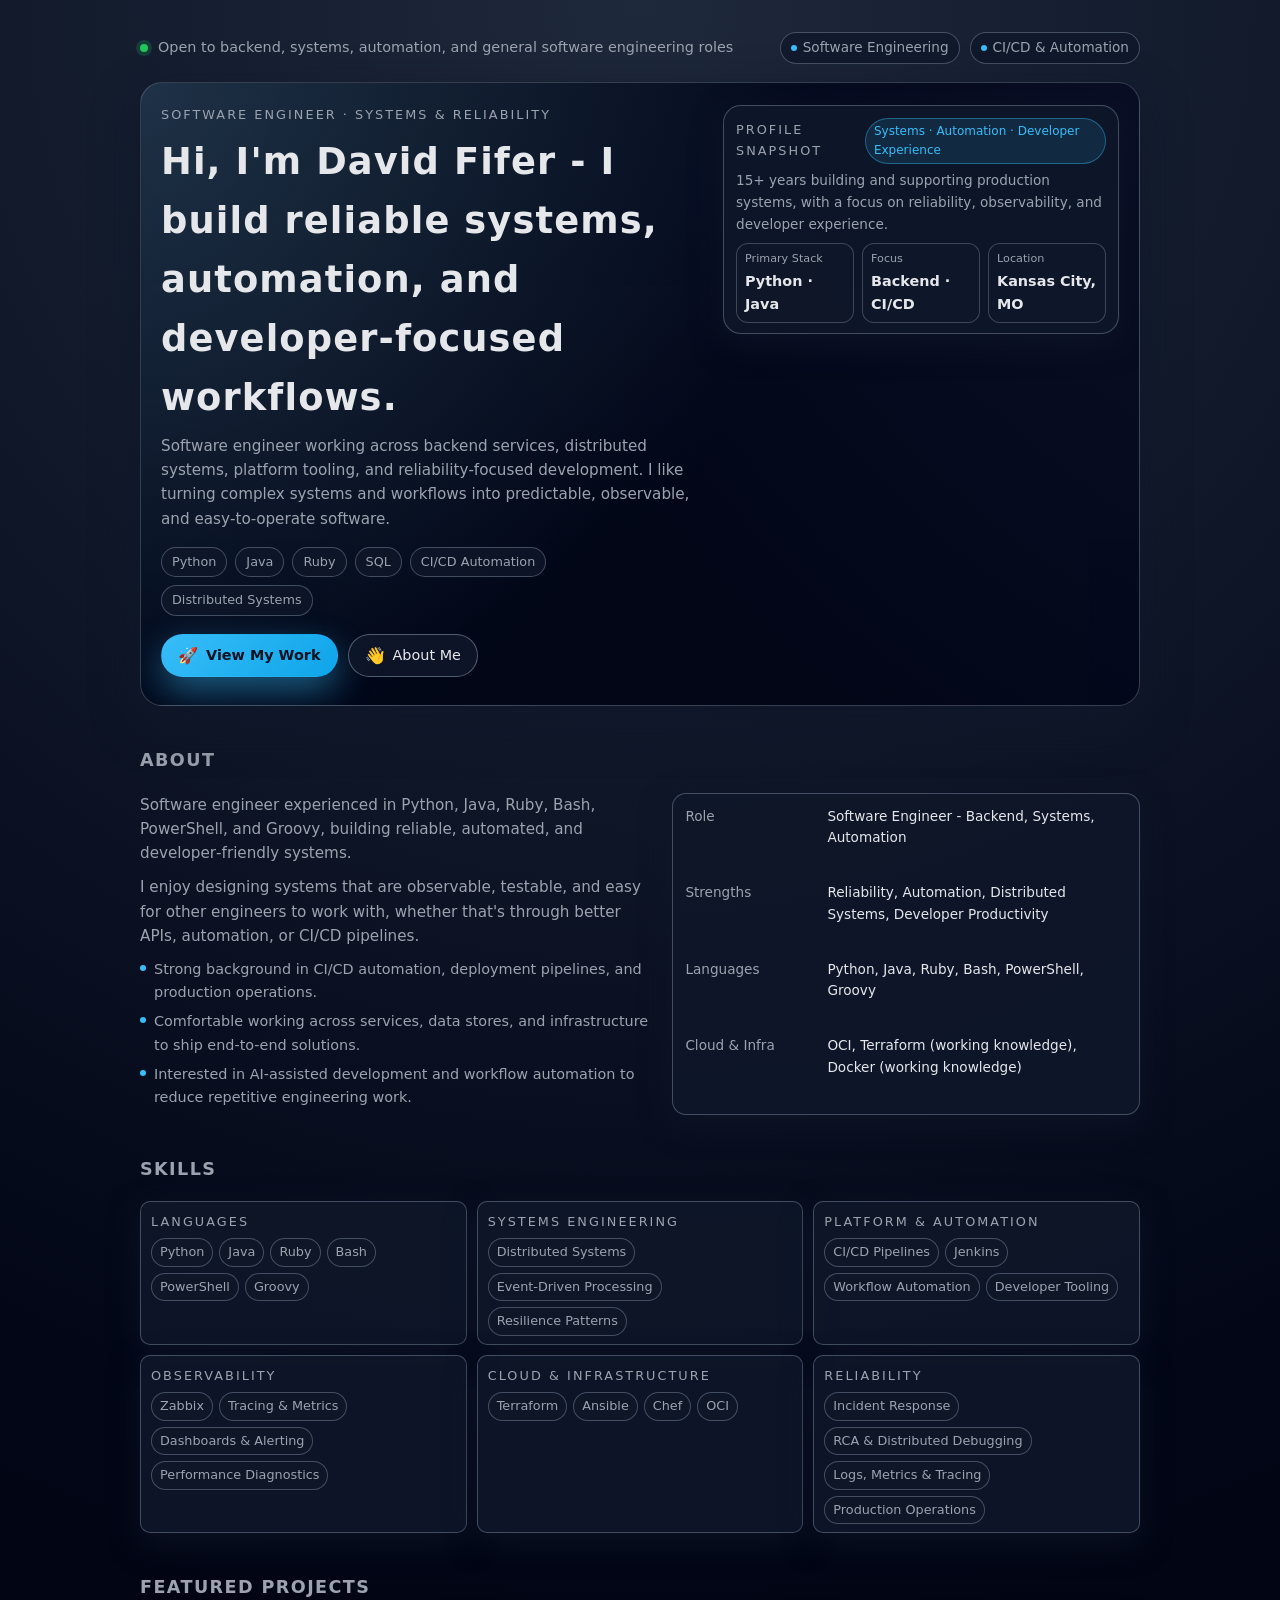
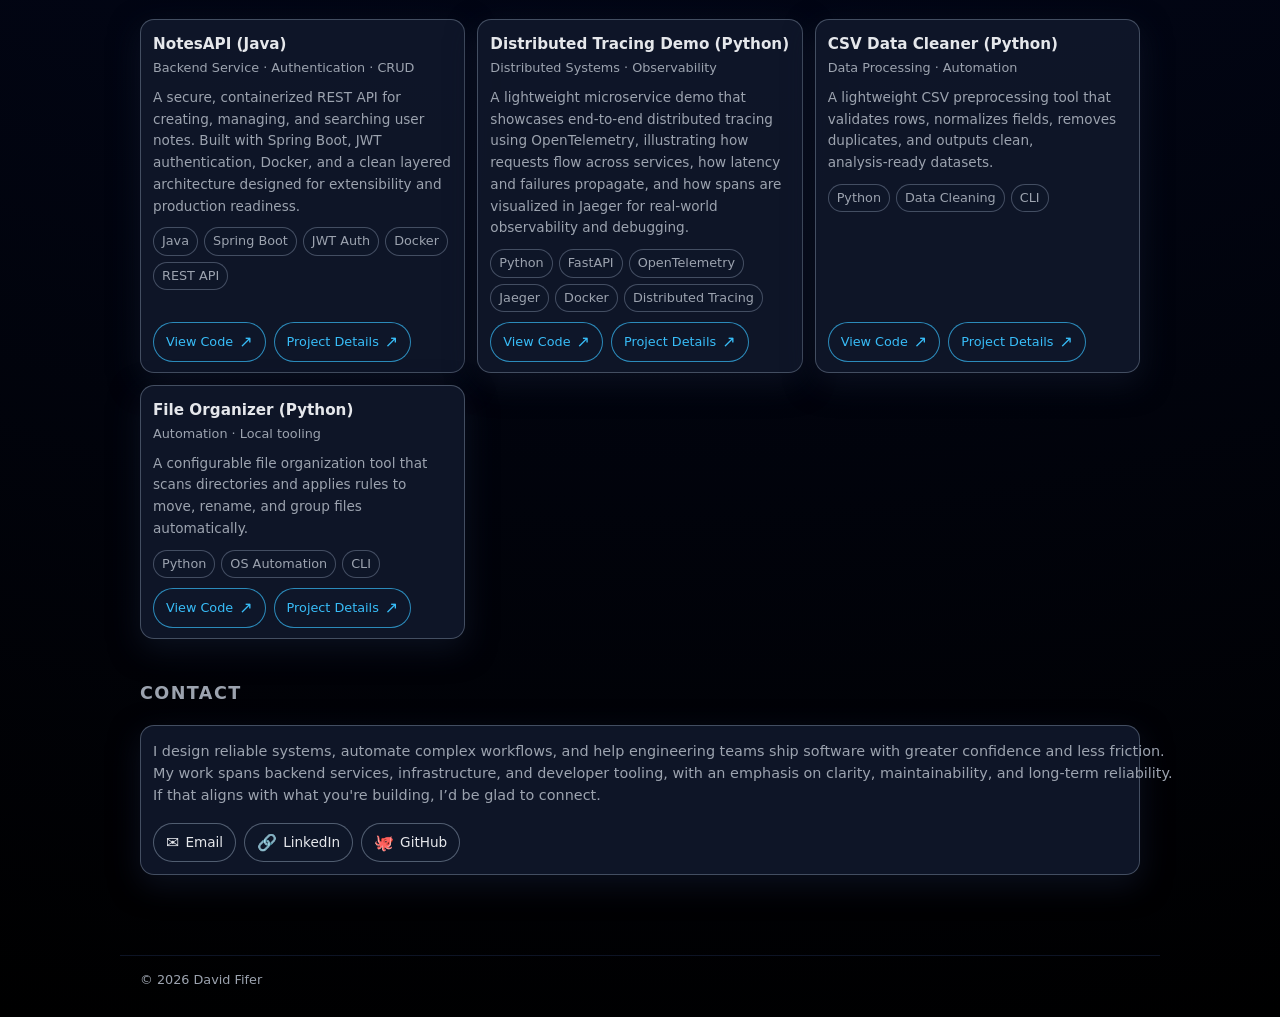
==== index.html @ f5142cc3 "Revise hero section text in index.html Updated personal introduction and professional focus in the h" ====
<!DOCTYPE html>
<html lang="en">
<head>
  <meta charset="UTF-8" />
  <title>David Fifer | Software Engineer</title>
  <meta name="viewport" content="width=device-width, initial-scale=1" />
  <meta name="description" content="Software engineer portfolio focusing on automation, distributed systems, and developer tooling." />

  <!-- Open Graph metadata for LinkedIn, Slack, Discord, iMessage, etc -->
  <meta property="og:title" content="Software Engineer - Systems, Reliability, Automation" />
  <meta property="og:description" content="Engineering projects across backend systems, distributed workflows, automation, and developer tooling." />
  <meta property="og:image" content="https://davidfifer.github.io/assets/thumbnail.png" />
  <meta property="og:url" content="https://davidfifer.github.io/" />
  <meta property="og:type" content="website" />
  
  <style>
    :root {
      --bg: #0f172a;
      --bg-alt: #020617;
      --card-bg: #020617;
      --accent: #38bdf8;
      --accent-soft: rgba(56, 189, 248, 0.12);
      --text: #e5e7eb;
      --muted: #9ca3af;
      --border: #1f2937;
      --danger: #f97373;
      --radius-lg: 14px;
      --radius-md: 10px;
      --shadow-soft: 0 18px 45px rgba(15, 23, 42, 0.9);
      --shadow-subtle: 0 10px 30px rgba(15, 23, 42, 0.7);
      --transition-fast: 0.18s ease-out;
      --max-width: 1040px;
    }

    * {
      box-sizing: border-box;
      margin: 0;
      padding: 0;
    }

    body {
      font-family: system-ui, -apple-system, BlinkMacSystemFont, "SF Pro Text",
        "Segoe UI", sans-serif;
      background: radial-gradient(circle at top, #1e293b 0, #020617 55%, #000 100%);
      color: var(--text);
      line-height: 1.6;
      -webkit-font-smoothing: antialiased;
    }

    a {
      color: inherit;
      text-decoration: none;
    }

    img {
      max-width: 100%;
      display: block;
    }

    main {
      max-width: var(--max-width);
      margin: 0 auto;
      padding: 32px 20px 40px;
    }

    /* Layout helpers */
    .page-section {
      margin-bottom: 40px;
    }

    .section-header {
      display: flex;
      align-items: baseline;
      justify-content: space-between;
      margin-bottom: 18px;
      gap: 12px;
    }

    .section-title {
      font-size: 1.1rem;
      letter-spacing: 0.08em;
      text-transform: uppercase;
      color: var(--muted);
    }

    .section-subtitle {
      font-size: 0.9rem;
      color: var(--muted);
    }

    /* Top bar */
    .top-bar {
      display: flex;
      justify-content: space-between;
      align-items: center;
      margin-bottom: 18px;
      gap: 12px;
    }

    .top-bar-left {
      display: flex;
      align-items: center;
      gap: 10px;
      font-size: 0.9rem;
      color: var(--muted);
    }

    .status-dot {
      width: 8px;
      height: 8px;
      border-radius: 999px;
      background: #22c55e;
      box-shadow: 0 0 0 4px rgba(34, 197, 94, 0.18);
    }

    .top-bar-right {
      display: flex;
      gap: 10px;
      font-size: 0.85rem;
    }

    .pill {
      border-radius: 999px;
      border: 1px solid rgba(148, 163, 184, 0.4);
      padding: 4px 10px;
      color: var(--muted);
      display: inline-flex;
      align-items: center;
      gap: 6px;
      background: rgba(15, 23, 42, 0.7);
      backdrop-filter: blur(10px);
    }

    .pill-dot {
      width: 6px;
      height: 6px;
      border-radius: 999px;
      background: var(--accent);
    }

    /* Hero */
    .hero {
      background: radial-gradient(circle at top left, #1e293b 0, #020617 55%);
      border-radius: 22px;
      padding: 22px 20px 22px;
      border: 1px solid rgba(148, 163, 184, 0.35);
      box-shadow: var(--shadow-soft);
      display: grid;
      grid-template-columns: minmax(0, 3fr) minmax(0, 2.2fr);
      gap: 22px;
      position: relative;
      overflow: hidden;
    }

    .hero::before {
      content: "";
      position: absolute;
      inset: -40%;
      background:
        radial-gradient(circle at 0 0, rgba(56, 189, 248, 0.12), transparent 55%),
        radial-gradient(circle at 100% 0, rgba(129, 140, 248, 0.12), transparent 55%);
      opacity: 0.9;
      pointer-events: none;
    }

    .hero-inner {
      position: relative;
      z-index: 1;
    }

    .hero-kicker {
      font-size: 0.8rem;
      letter-spacing: 0.16em;
      text-transform: uppercase;
      color: var(--muted);
      margin-bottom: 8px;
    }

    .hero-title {
      font-size: clamp(1.9rem, 3vw, 2.3rem);
      font-weight: 650;
      letter-spacing: 0.03em;
      margin-bottom: 6px;
    }

    .hero-title span {
      color: var(--accent);
    }

    .hero-subtitle {
      font-size: 0.95rem;
      color: var(--muted);
      max-width: 34rem;
      margin-bottom: 16px;
    }

    .hero-tags {
      display: flex;
      flex-wrap: wrap;
      gap: 8px;
      margin-bottom: 18px;
    }

    .hero-tag {
      border-radius: 999px;
      border: 1px solid rgba(148, 163, 184, 0.4);
      padding: 4px 10px;
      font-size: 0.8rem;
      color: var(--muted);
      background: rgba(15, 23, 42, 0.8);
    }

    .hero-actions {
      display: flex;
      flex-wrap: wrap;
      gap: 10px;
      margin-bottom: 6px;
    }

    .btn {
      border-radius: 999px;
      padding: 8px 16px;
      font-size: 0.9rem;
      border: 1px solid transparent;
      cursor: pointer;
      display: inline-flex;
      align-items: center;
      gap: 8px;
      transition: transform var(--transition-fast), box-shadow var(--transition-fast),
        background var(--transition-fast), border-color var(--transition-fast),
        color var(--transition-fast);
      text-decoration: none;
      white-space: nowrap;
    }

    .btn-primary {
      background: linear-gradient(135deg, #38bdf8, #0ea5e9);
      color: #0b1120;
      box-shadow: 0 14px 35px rgba(56, 189, 248, 0.45);
      font-weight: 550;
    }

    .btn-primary:hover {
      transform: translateY(-1px);
      box-shadow: 0 18px 40px rgba(56, 189, 248, 0.6);
    }

    .btn-secondary {
      background: rgba(15, 23, 42, 0.9);
      color: var(--text);
      border-color: rgba(148, 163, 184, 0.5);
    }

    .btn-secondary:hover {
      background: rgba(15, 23, 42, 1);
      transform: translateY(-1px);
      box-shadow: var(--shadow-subtle);
    }

    .btn-icon {
      font-size: 1rem;
    }

    .hero-note {
      font-size: 0.8rem;
      color: var(--muted);
    }

    .hero-right {
      position: relative;
      z-index: 1;
      display: flex;
      flex-direction: column;
      gap: 10px;
      align-items: stretch;
      justify-content: space-between;
    }

    .hero-card {
      border-radius: 18px;
      border: 1px solid rgba(148, 163, 184, 0.4);
      background: rgba(15, 23, 42, 0.9);
      padding: 12px 12px 10px;
      box-shadow: var(--shadow-subtle);
    }

    .hero-card-header {
      display: flex;
      justify-content: space-between;
      align-items: center;
      margin-bottom: 6px;
    }

    .hero-card-title {
      font-size: 0.8rem;
      text-transform: uppercase;
      letter-spacing: 0.16em;
      color: var(--muted);
    }

    .hero-card-badge {
      font-size: 0.75rem;
      padding: 3px 8px;
      border-radius: 999px;
      background: rgba(56, 189, 248, 0.12);
      color: var(--accent);
      border: 1px solid rgba(56, 189, 248, 0.4);
    }

    .hero-card-body {
      font-size: 0.85rem;
      color: var(--muted);
    }

    .hero-metrics {
      display: grid;
      grid-template-columns: repeat(3, minmax(0, 1fr));
      gap: 8px;
      margin-top: 8px;
    }

    .metric {
      border-radius: 12px;
      border: 1px solid rgba(148, 163, 184, 0.35);
      padding: 6px 8px;
      background: rgba(15, 23, 42, 0.9);
    }

    .metric-label {
      font-size: 0.7rem;
      color: var(--muted);
      margin-bottom: 2px;
    }

    .metric-value {
      font-size: 0.9rem;
      font-weight: 550;
    }

    /* About */
    .about {
      display: grid;
      grid-template-columns: minmax(0, 2.2fr) minmax(0, 2fr);
      gap: 18px;
    }

    .about-text {
      font-size: 0.95rem;
      color: var(--muted);
    }

    .about-text p + p {
      margin-top: 10px;
    }

    .about-list {
      margin-top: 10px;
      list-style: none;
      padding-left: 0;
    }

    .about-list li {
      font-size: 0.9rem;
      color: var(--muted);
      margin-bottom: 6px;
      display: flex;
      gap: 8px;
    }

    .about-bullet {
      width: 6px;
      height: 6px;
      border-radius: 999px;
      background: var(--accent);
      margin-top: 7px;
      flex-shrink: 0;
    }

    .about-meta {
      border-radius: var(--radius-lg);
      border: 1px solid rgba(148, 163, 184, 0.4);
      background: rgba(15, 23, 42, 0.9);
      padding: 12px 12px 10px;
      font-size: 0.85rem;
      color: var(--muted);
      box-shadow: var(--shadow-subtle);
    
      display: grid;
      grid-template-columns: 130px 1fr;
      row-gap: 8px;
      column-gap: 12px;
    }
    
    .about-meta-label {
      color: var(--muted);
      font-weight: 500;
    }
    
    .about-meta-value {
      color: var(--text);
      font-weight: 500;
    }

    /* Skills */
    .skills-grid {
      display: grid;
      grid-template-columns: repeat(3, minmax(0, 1fr));
      gap: 10px;
    }

    .skill-card {
      border-radius: var(--radius-md);
      border: 1px solid rgba(148, 163, 184, 0.4);
      background: rgba(15, 23, 42, 0.9);
      padding: 10px 10px 8px;
      box-shadow: var(--shadow-subtle);
    }

    .skill-title {
      font-size: 0.8rem;
      text-transform: uppercase;
      letter-spacing: 0.16em;
      color: var(--muted);
      margin-bottom: 6px;
    }

    .skill-tags {
      display: flex;
      flex-wrap: wrap;
      gap: 6px;
    }

    .skill-tag {
      border-radius: 999px;
      border: 1px solid rgba(148, 163, 184, 0.4);
      padding: 3px 8px;
      font-size: 0.8rem;
      color: var(--muted);
      background: rgba(15, 23, 42, 0.9);
    }

    /* Projects */
    .projects-grid {
      display: grid;
      grid-template-columns: repeat(3, minmax(0, 1fr));
      gap: 12px;
    }

    .project-card {
      border-radius: var(--radius-lg);
      border: 1px solid rgba(148, 163, 184, 0.4);
      background: rgba(15, 23, 42, 0.95);
      padding: 12px 12px 10px;
      box-shadow: var(--shadow-subtle);
      display: flex;
      flex-direction: column;
      justify-content: space-between;
      transition: transform var(--transition-fast), box-shadow var(--transition-fast),
        border-color var(--transition-fast), background var(--transition-fast);
    }

    .project-card:hover {
      transform: translateY(-2px);
      box-shadow: 0 18px 40px rgba(15, 23, 42, 0.95);
      border-color: rgba(56, 189, 248, 0.7);
      background: #020617;
    }

    .project-header {
      margin-bottom: 8px;
    }

    .project-name {
      font-size: 0.95rem;
      font-weight: 550;
      margin-bottom: 2px;
    }

    .project-meta {
      font-size: 0.8rem;
      color: var(--muted);
    }

    .project-body {
      font-size: 0.85rem;
      color: var(--muted);
      margin-bottom: 10px;
    }

    .project-tags {
      display: flex;
      flex-wrap: wrap;
      gap: 6px;
      margin-bottom: 10px;
    }

    .project-tag {
      border-radius: 999px;
      border: 1px solid rgba(148, 163, 184, 0.4);
      padding: 3px 8px;
      font-size: 0.8rem;
      color: var(--muted);
      background: rgba(15, 23, 42, 0.9);
    }

    .project-actions {
      display: flex;
      flex-wrap: wrap;
      gap: 8px;
      margin-top: auto;
    }

    .btn-ghost {
      border-radius: 999px;
      padding: 6px 12px;
      font-size: 0.8rem;
      border: 1px solid rgba(148, 163, 184, 0.5);
      background: rgba(15, 23, 42, 0.9);
      color: var(--text);
      display: inline-flex;
      align-items: center;
      gap: 6px;
      cursor: pointer;
      transition: background var(--transition-fast), border-color var(--transition-fast),
        transform var(--transition-fast), box-shadow var(--transition-fast);
      text-decoration: none;
    }

    .btn-ghost:hover {
      background: rgba(15, 23, 42, 1);
      border-color: rgba(56, 189, 248, 0.7);
      transform: translateY(-1px);
      box-shadow: var(--shadow-subtle);
    }

    .btn-ghost-primary {
      border-color: rgba(56, 189, 248, 0.7);
      color: var(--accent);
      background: rgba(15, 23, 42, 0.95);
    }

    .btn-ghost-primary:hover {
      background: rgba(15, 23, 42, 1);
    }

    /* Contact */
    .contact-card {
      border-radius: var(--radius-lg);
      border: 1px solid rgba(148, 163, 184, 0.4);
      background: rgba(15, 23, 42, 0.95);
      padding: 14px 12px 12px;
      box-shadow: var(--shadow-subtle);
    
      /* FIXED LAYOUT */
      display: flex;
      flex-direction: column;   /* stack text + links cleanly */
      align-items: flex-start;  /* prevent weird centering */
      gap: 16px;                /* consistent spacing */
    }
    
    .contact-text {
      font-size: 0.9rem;
      color: var(--muted);
      max-width: none;     /* allow full width of the card */
      white-space: nowrap; /* prevent wrapping entirely */
      line-height: 1.55;
    }

    .contact-links {
      display: flex;
      flex-wrap: wrap;
      gap: 8px;
    }

    .contact-link {
      border-radius: 999px;
      border: 1px solid rgba(148, 163, 184, 0.5);
      padding: 6px 12px;
      font-size: 0.85rem;
      color: var(--text);
      background: rgba(15, 23, 42, 0.9);
      display: inline-flex;
      align-items: center;
      gap: 6px;
      transition: background var(--transition-fast), border-color var(--transition-fast),
        transform var(--transition-fast), box-shadow var(--transition-fast);
    }

    .contact-link:hover {
      background: rgba(15, 23, 42, 1);
      border-color: rgba(56, 189, 248, 0.7);
      transform: translateY(-1px);
      box-shadow: var(--shadow-subtle);
    }

    /* Footer */
    footer {
      max-width: var(--max-width);
      margin: 0 auto;
      padding: 0 20px 26px;
      font-size: 0.8rem;
      color: var(--muted);
      display: flex;
      justify-content: space-between;
      gap: 10px;
      border-top: 1px solid rgba(15, 23, 42, 0.9);
      padding-top: 14px;
    }

    /* Responsive */
    @media (max-width: 900px) {
      .hero {
        grid-template-columns: minmax(0, 1fr);
      }

      .about {
        grid-template-columns: minmax(0, 1fr);
      }

      .skills-grid {
        grid-template-columns: repeat(2, minmax(0, 1fr));
      }

      .projects-grid {
        grid-template-columns: repeat(2, minmax(0, 1fr));
      }
    }

    @media (max-width: 640px) {
      main {
        padding: 22px 16px 30px;
      }

      .hero {
        padding: 18px 16px 18px;
      }

      .skills-grid {
        grid-template-columns: minmax(0, 1fr);
      }

      .projects-grid {
        grid-template-columns: minmax(0, 1fr);
      }

      .top-bar {
        flex-direction: column;
        align-items: flex-start;
      }

      footer {
        flex-direction: column;
        align-items: flex-start;
      }
    }
  </style>
</head>
<body>
  <main>
    <!-- Top bar -->
    <div class="top-bar">
      <div class="top-bar-left">
        <div class="status-dot"></div>
        <span>Open to backend, systems, automation, and general software engineering roles</span>
      </div>
      <div class="top-bar-right">
        <div class="pill">
          <span class="pill-dot"></span>
          <span>Software Engineering</span>
        </div>
        <div class="pill">
          <span class="pill-dot"></span>
          <span>CI/CD & Automation</span>
        </div>
      </div>
    </div>

    <!-- Hero -->
    <section class="hero page-section" id="top">
      <div class="hero-inner">
        <div class="hero-kicker">Software Engineer · Systems & Reliability</div>
        <h1 class="hero-title">
          Hi, I'm David Fifer - I build reliable systems, automation, and developer-focused workflows.
        </h1>
        <p class="hero-subtitle">
          Software engineer working across backend services, distributed systems, platform tooling, and
          reliability‑focused development. I like turning complex systems and workflows into predictable,
          observable, and easy‑to‑operate software.
        </p>

        <div class="hero-tags">
          <span class="hero-tag">Python</span>
          <span class="hero-tag">Java</span>
          <span class="hero-tag">Ruby</span>
          <span class="hero-tag">SQL</span>
          <span class="hero-tag">CI/CD Automation</span>
          <span class="hero-tag">Distributed Systems</span>
        </div>

        <div class="hero-actions">
          <a href="#projects" class="btn btn-primary">
            <span class="btn-icon">🚀</span>
            <span>View My Work</span>
          </a>
          <a href="#about" class="btn btn-secondary">
            <span class="btn-icon">👋</span>
            <span>About Me</span>
          </a>
        </div>
      </div>

      <div class="hero-right">
        <div class="hero-card">
          <div class="hero-card-header">
            <div class="hero-card-title">Profile Snapshot</div>
            <div class="hero-card-badge">Systems · Automation · Developer Experience</div>
          </div>
          <div class="hero-card-body">
            15+ years building and supporting production systems, with a focus on reliability, observability,
            and developer experience.
          </div>
          <div class="hero-metrics">
            <div class="metric">
              <div class="metric-label">Primary Stack</div>
              <div class="metric-value">Python · Java</div>
            </div>
            <div class="metric">
              <div class="metric-label">Focus</div>
              <div class="metric-value">Backend · CI/CD</div>
            </div>
            <div class="metric">
              <div class="metric-label">Location</div>
              <div class="metric-value">Kansas City, MO</div>
            </div>
          </div>
        </div>
      </div>
    </section>

    <!-- About -->
    <section class="page-section" id="about">
      <div class="section-header">
        <h2 class="section-title">About</h2>
      </div>
      <div class="about">
        <div class="about-text">
          <p>
            Software engineer experienced in Python, Java, Ruby, Bash, PowerShell, and Groovy, building reliable, automated, and developer‑friendly systems.
          </p>
          <p>
            I enjoy designing systems that are observable, testable, and easy for other engineers to work with, whether that's through better APIs, automation, or CI/CD pipelines.
          </p>          
          <ul class="about-list">
            <li>
              <span class="about-bullet"></span>
              <span>Strong background in CI/CD automation, deployment pipelines, and production operations.</span>
            </li>
            <li>
              <span class="about-bullet"></span>
              <span>Comfortable working across services, data stores, and infrastructure to ship end-to-end solutions.</span>
            </li>
            <li>
              <span class="about-bullet"></span>
              <span>Interested in AI-assisted development and workflow automation to reduce repetitive engineering work.</span>
            </li>
          </ul>
        </div>
        <div class="about-meta">
          <span class="about-meta-label">Role</span>
          <span class="about-meta-value">Software Engineer - Backend, Systems, Automation</span>
        
          <span class="about-meta-label">Strengths</span>
          <span class="about-meta-value">Reliability, Automation, Distributed Systems, Developer Productivity</span>
        
          <span class="about-meta-label">Languages</span>
          <span class="about-meta-value">Python, Java, Ruby, Bash, PowerShell, Groovy</span>
        
          <span class="about-meta-label">Cloud & Infra</span>
          <span class="about-meta-value">OCI, Terraform (working knowledge), Docker (working knowledge)</span>
        </div>
    </section>

    <!-- Skills -->
    <section class="page-section" id="skills">
      <div class="section-header">
        <h2 class="section-title">Skills</h2>
      </div>
    
      <div class="skills-grid">
    
        <!-- Languages -->
        <div class="skill-card">
          <div class="skill-title">Languages</div>
          <div class="skill-tags">
            <span class="skill-tag">Python</span>
            <span class="skill-tag">Java</span>
            <span class="skill-tag">Ruby</span>
            <span class="skill-tag">Bash</span>
            <span class="skill-tag">PowerShell</span>
            <span class="skill-tag">Groovy</span>
          </div>
        </div>
    
        <!-- Systems Engineering -->
        <div class="skill-card">
          <div class="skill-title">Systems Engineering</div>
          <div class="skill-tags">
            <span class="skill-tag">Distributed Systems</span>
            <span class="skill-tag">Event‑Driven Processing</span>
            <span class="skill-tag">Resilience Patterns</span>
          </div>
        </div>
    
        <!-- Platform & Automation -->
        <div class="skill-card">
          <div class="skill-title">Platform & Automation</div>
          <div class="skill-tags">
            <span class="skill-tag">CI/CD Pipelines</span>
            <span class="skill-tag">Jenkins</span>
            <span class="skill-tag">Workflow Automation</span>
            <span class="skill-tag">Developer Tooling</span>
          </div>
        </div>
    
        <!-- Observability -->
        <div class="skill-card">
          <div class="skill-title">Observability</div>
          <div class="skill-tags">
            <span class="skill-tag">Zabbix</span>
            <span class="skill-tag">Tracing & Metrics</span>
            <span class="skill-tag">Dashboards & Alerting</span>
            <span class="skill-tag">Performance Diagnostics</span>
          </div>
        </div>
    
        <!-- Cloud & Infrastructure -->
        <div class="skill-card">
          <div class="skill-title">Cloud & Infrastructure</div>
          <div class="skill-tags">
            <span class="skill-tag">Terraform</span>
            <span class="skill-tag">Ansible</span>
            <span class="skill-tag">Chef</span>
            <span class="skill-tag">OCI</span>
          </div>
        </div>
    
        <!-- Reliability -->
        <div class="skill-card">
          <div class="skill-title">Reliability</div>
          <div class="skill-tags">
            <span class="skill-tag">Incident Response</span>
            <span class="skill-tag">RCA & Distributed Debugging</span>
            <span class="skill-tag">Logs, Metrics & Tracing</span>
            <span class="skill-tag">Production Operations</span>
          </div>
        </div>
    
      </div>
    </section>

    <!-- Projects -->
    <section class="page-section" id="projects">
      <div class="section-header">
        <h2 class="section-title">Featured Projects</h2>
      </div>
      <div class="projects-grid">
        <!-- Project: NotesAPI -->
        <article class="project-card">
          <div>
            <header class="project-header">
              <h3 class="project-name">NotesAPI (Java)</h3>
              <div class="project-meta">Backend Service · Authentication · CRUD</div>
            </header>
        
            <p class="project-body">
              A secure, containerized REST API for creating, managing, and searching user notes.
              Built with Spring Boot, JWT authentication, Docker, and a clean layered architecture
              designed for extensibility and production readiness.
            </p>
        
            <div class="project-tags">
              <span class="project-tag">Java</span>
              <span class="project-tag">Spring Boot</span>
              <span class="project-tag">JWT Auth</span>
              <span class="project-tag">Docker</span>
              <span class="project-tag">REST API</span>
            </div>
          </div>
        
          <div class="project-actions">
            <a href="https://github.com/davidfifer/davidfifer-portfolio/tree/main/java/notesapi"
               class="btn-ghost btn-ghost-primary" target="_blank" rel="noopener noreferrer">
              <span>View Code</span>
              <span class="btn-icon">↗</span>
            </a>
        
            <a href="/projects/java/notesapi/notesapi.html"
               class="btn-ghost btn-ghost-primary">
              <span>Project Details</span>
              <span class="btn-icon">↗</span>
            </a>
          </div>
        </article>
        <!-- Project Distributed Tracing Demo -->
        <article class="project-card">
          <div>
            <header class="project-header">
              <h3 class="project-name">Distributed Tracing Demo (Python)</h3>
              <div class="project-meta">Distributed Systems · Observability</div>
            </header>
            <p class="project-body">
              A lightweight microservice demo that showcases end‑to‑end distributed tracing using OpenTelemetry,
              illustrating how requests flow across services, how latency and failures propagate, and how spans
              are visualized in Jaeger for real‑world observability and debugging.
            </p>
            <div class="project-tags">
              <span class="project-tag">Python</span>
              <span class="project-tag">FastAPI</span>
              <span class="project-tag">OpenTelemetry</span>
              <span class="project-tag">Jaeger</span>
              <span class="project-tag">Docker</span>
              <span class="project-tag">Distributed Tracing</span>
            </div>            
          </div>
          <div class="project-actions">
            <a href="https://github.com/davidfifer/davidfifer-portfolio/tree/main/python/distributed_tracing_demo"
               class="btn-ghost btn-ghost-primary" target="_blank" rel="noopener noreferrer">
              <span>View Code</span>
              <span class="btn-icon">↗</span>
            </a>
            <a href="/projects/python/distributed_tracing_demo/distributed-tracing-demo.html"
               class="btn-ghost btn-ghost-primary">
              <span>Project Details</span>
              <span class="btn-icon">↗</span>
            </a>
          </div>
        </article>
        <!-- Project CSV Data Cleaner -->
        <article class="project-card">
          <div>
            <header class="project-header">
              <h3 class="project-name">CSV Data Cleaner (Python)</h3>
              <div class="project-meta">Data Processing · Automation</div>
            </header>
            <p class="project-body">
              A lightweight CSV preprocessing tool that validates rows, normalizes fields, removes duplicates,
              and outputs clean, analysis‑ready datasets.
            </p>
            <div class="project-tags">
              <span class="project-tag">Python</span>
              <span class="project-tag">Data Cleaning</span>
              <span class="project-tag">CLI</span>
            </div>
          </div>
          <div class="project-actions">
            <a href="https://github.com/davidfifer/davidfifer-portfolio/tree/main/python/csv_data_cleaner"
               class="btn-ghost btn-ghost-primary" target="_blank" rel="noopener noreferrer">
              <span>View Code</span>
              <span class="btn-icon">↗</span>
            </a>
            <a href="/projects/python/csv_data_cleaner/csv-data-cleaner.html"
               class="btn-ghost btn-ghost-primary">
              <span>Project Details</span>
              <span class="btn-icon">↗</span>
            </a>
          </div>
        </article>
        <!-- Project File Organizer -->
        <article class="project-card">
          <div>
            <header class="project-header">
              <h3 class="project-name">File Organizer (Python)</h3>
              <div class="project-meta">Automation · Local tooling</div>
            </header>
            <p class="project-body">
              A configurable file organization tool that scans directories and applies rules to move, rename,
              and group files automatically.
            </p>
            <div class="project-tags">
              <span class="project-tag">Python</span>
              <span class="project-tag">OS Automation</span>
              <span class="project-tag">CLI</span>
            </div>
          </div>
          <div class="project-actions">
            <a href="https://github.com/davidfifer/davidfifer-portfolio/tree/main/python/file_organizer" class="btn-ghost btn-ghost-primary" target="_blank" rel="noopener noreferrer">
              <span>View Code</span>
              <span class="btn-icon">↗</span>
            </a>
            <a href="/projects/python/file_organizer/file-organizer.html" class="btn-ghost btn-ghost-primary"
              <span>Project Details</span>
              <span class="btn-icon">↗</span>
            </a>
          </div>
        </article>
      </div>
    </section>

    <!-- Contact -->
    <section class="page-section" id="contact">
      <div class="section-header">
        <h2 class="section-title">Contact</h2>
      </div>
    
      <div class="contact-card">
        <p class="contact-text">
          I design reliable systems, automate complex workflows, and help engineering teams ship software with greater confidence and less friction.<br>
          My work spans backend services, infrastructure, and developer tooling, with an emphasis on clarity, maintainability, and long‑term reliability.<br>
          If that aligns with what you're building, I’d be glad to connect.
        </p>
        <div class="contact-links">
          <a href="mailto:davififer47@gmail.com" class="contact-link">
            <span class="btn-icon">✉️</span>
            <span>Email</span>
          </a>
          <a href="https://www.linkedin.com/in/david-b-fifer" class="contact-link" target="_blank" rel="noopener noreferrer">
            <span class="btn-icon">🔗</span>
            <span>LinkedIn</span>
          </a>
          <a href="https://github.com/davidfifer" class="contact-link" target="_blank" rel="noopener noreferrer">
            <span class="btn-icon">🐙</span>
            <span>GitHub</span>
          </a>
        </div>
      </div>
    </section>
  </main>

  <footer>
    <span>© <span id="year"></span> David Fifer</span>
  </footer>

  <script>
    document.getElementById("year").textContent = new Date().getFullYear();
  </script>
</body>
</html>
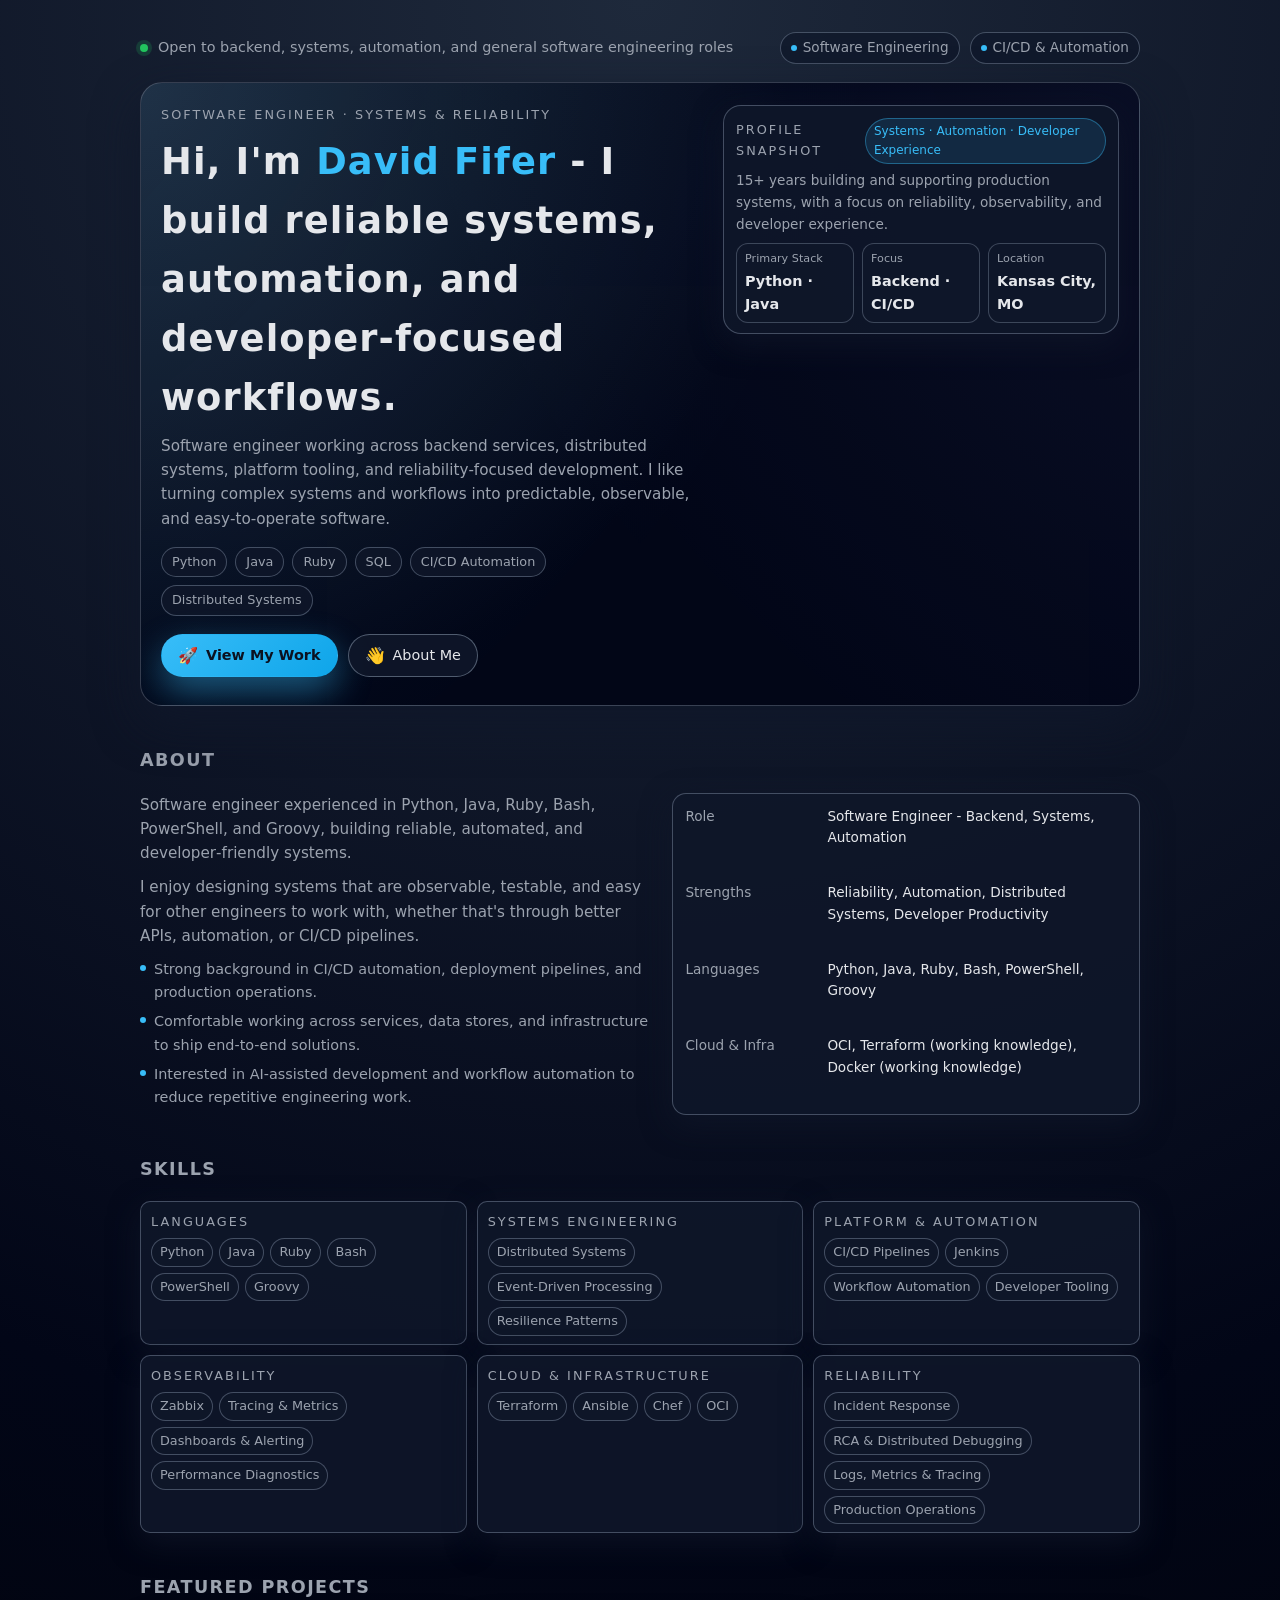
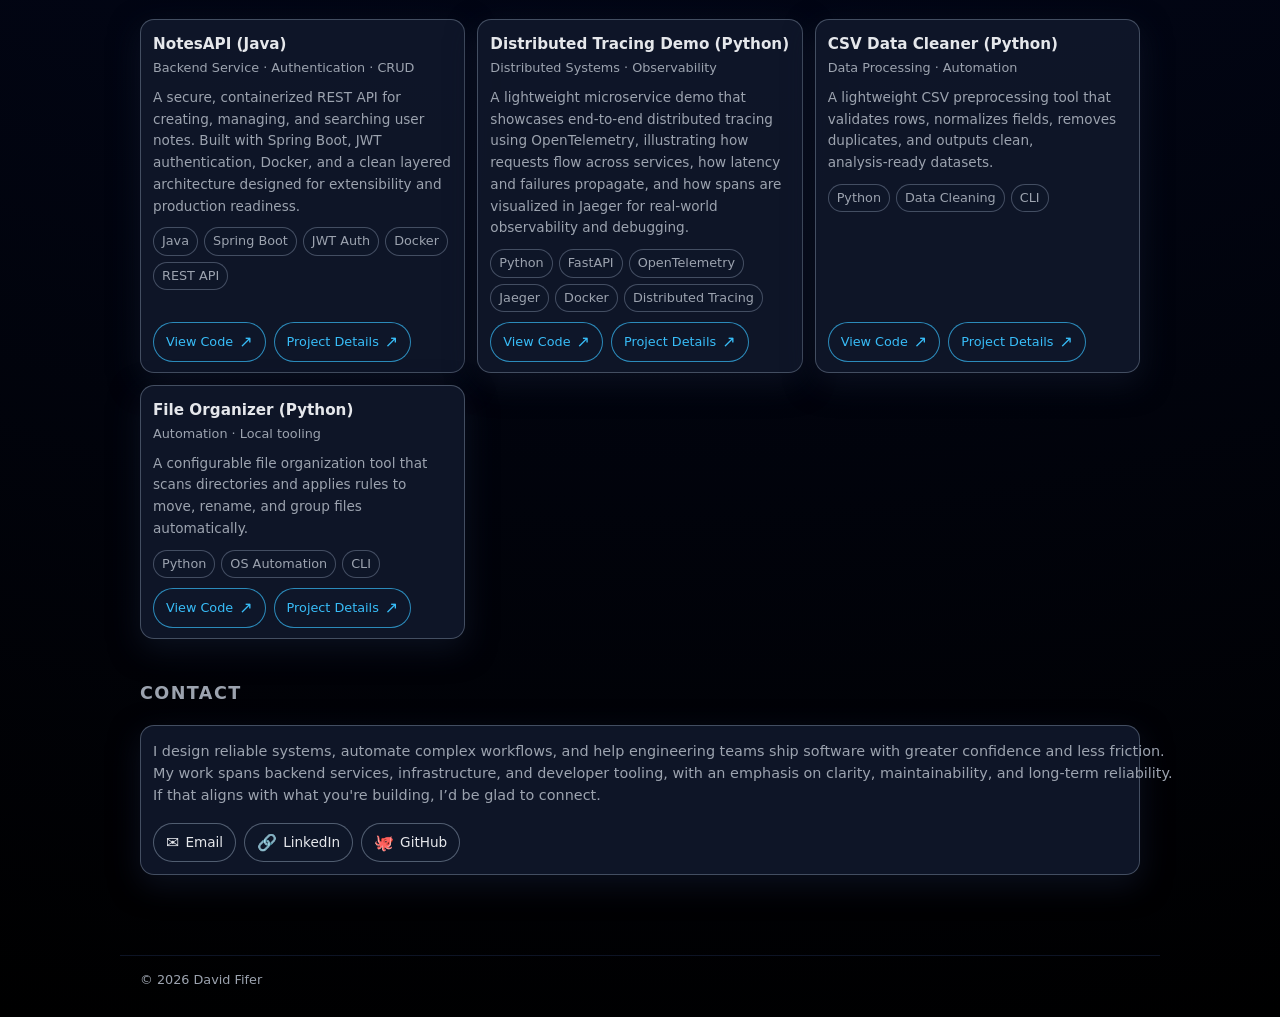
==== commit d3b93032: "Update hero title to include span for name" ====
--- a/index.html
+++ b/index.html
@@ -680,7 +680,7 @@
       <div class="hero-inner">
         <div class="hero-kicker">Software Engineer · Systems & Reliability</div>
         <h1 class="hero-title">
-          Hi, I'm David Fifer - I build reliable systems, automation, and developer-focused workflows.
+          Hi, I'm <span>David Fifer</span> - I build reliable systems, automation, and developer-focused workflows.
         </h1>
         <p class="hero-subtitle">
           Software engineer working across backend services, distributed systems, platform tooling, and
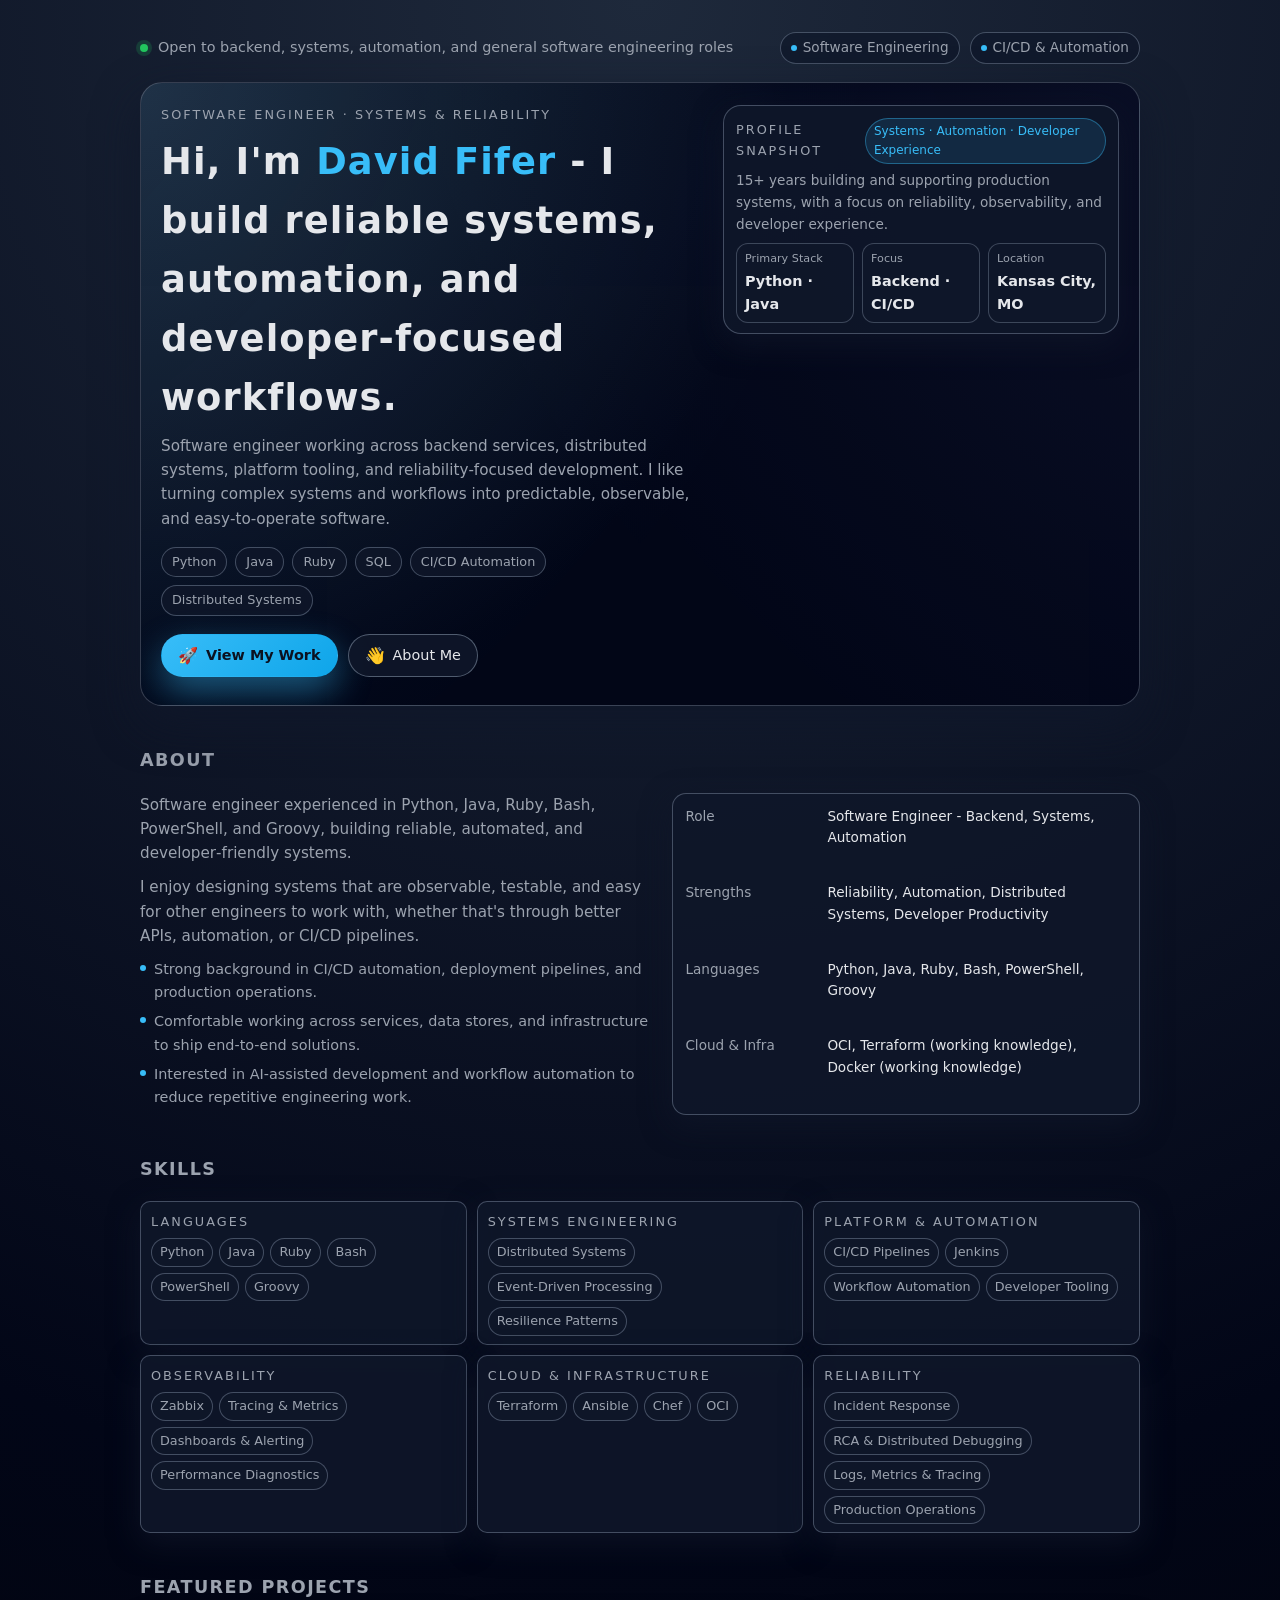
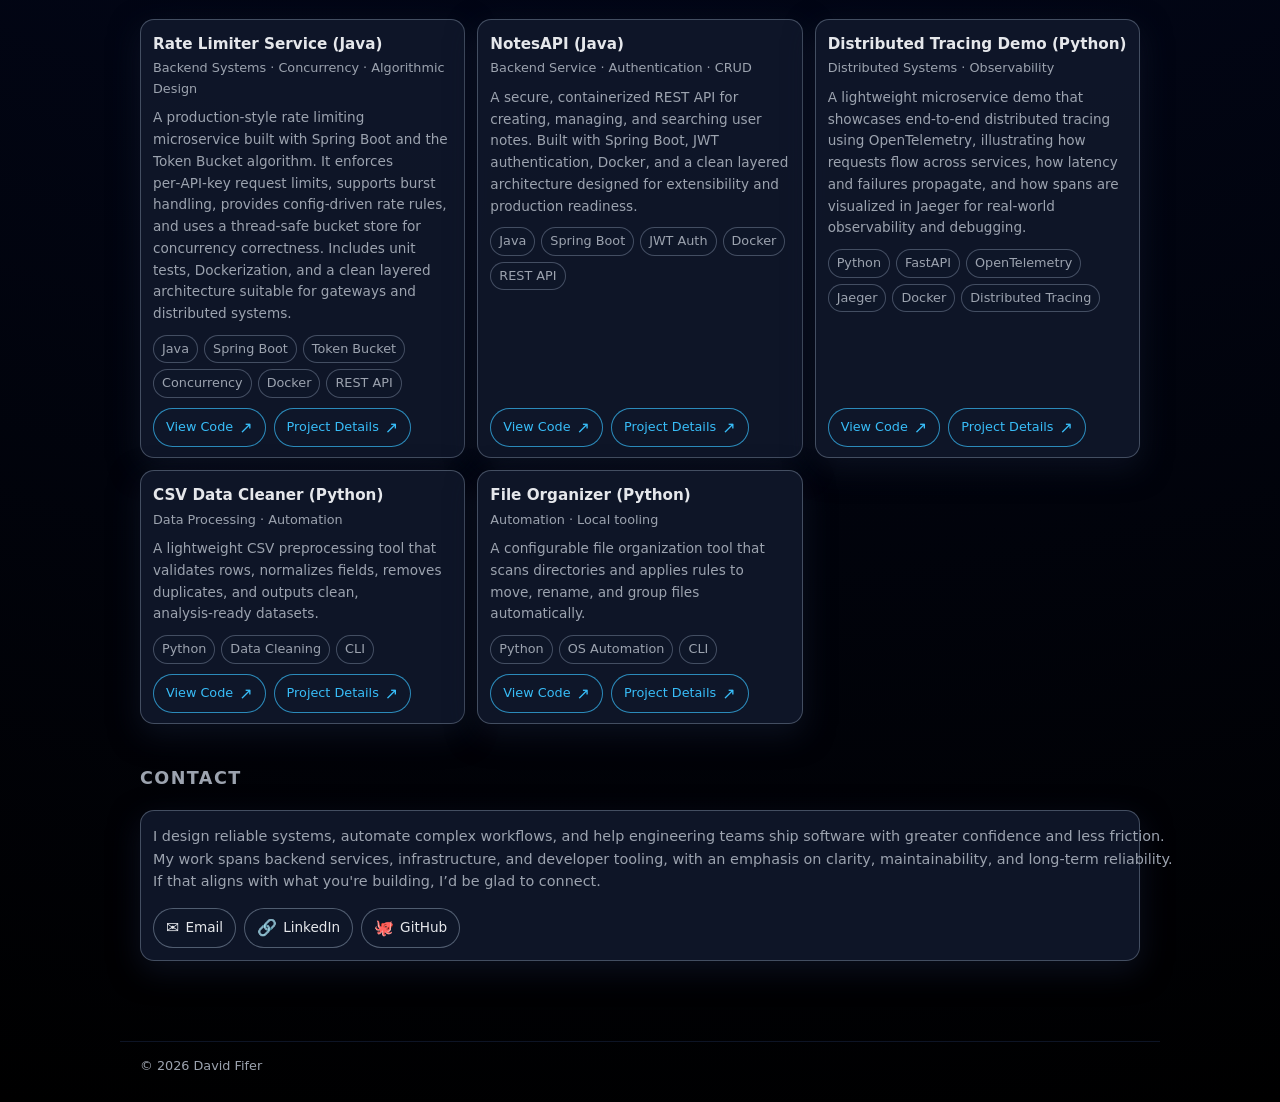
==== commit 3dcd91f7: "Created rate-limiter-service.html and added logic to ReadMe." ====
--- a/index.html
+++ b/index.html
@@ -864,6 +864,46 @@
         <h2 class="section-title">Featured Projects</h2>
       </div>
       <div class="projects-grid">
+        <!-- Project: Rate Limiter Service -->
+        <article class="project-card">
+          <div>
+            <header class="project-header">
+              <h3 class="project-name">Rate Limiter Service (Java)</h3>
+              <div class="project-meta">Backend Systems · Concurrency · Algorithmic Design</div>
+            </header>
+
+            <p class="project-body">
+              A production‑style rate limiting microservice built with Spring Boot and the Token Bucket
+              algorithm. It enforces per‑API‑key request limits, supports burst handling, provides
+              config‑driven rate rules, and uses a thread‑safe bucket store for concurrency correctness.
+              Includes unit tests, Dockerization, and a clean layered architecture suitable for gateways
+              and distributed systems.
+            </p>
+
+            <div class="project-tags">
+              <span class="project-tag">Java</span>
+              <span class="project-tag">Spring Boot</span>
+              <span class="project-tag">Token Bucket</span>
+              <span class="project-tag">Concurrency</span>
+              <span class="project-tag">Docker</span>
+              <span class="project-tag">REST API</span>
+            </div>
+          </div>
+
+          <div class="project-actions">
+            <a href="https://github.com/davidfifer/davidfifer-portfolio/tree/main/java/rate-limiter-service"
+               class="btn-ghost btn-ghost-primary" target="_blank" rel="noopener noreferrer">
+              <span>View Code</span>
+              <span class="btn-icon">↗</span>
+            </a>
+
+            <a href="/projects/java/rate_limiter_service/rate-limiter-service.html"
+               class="btn-ghost btn-ghost-primary">
+              <span>Project Details</span>
+              <span class="btn-icon">↗</span>
+            </a>
+          </div>
+        </article>
         <!-- Project: NotesAPI -->
         <article class="project-card">
           <div>
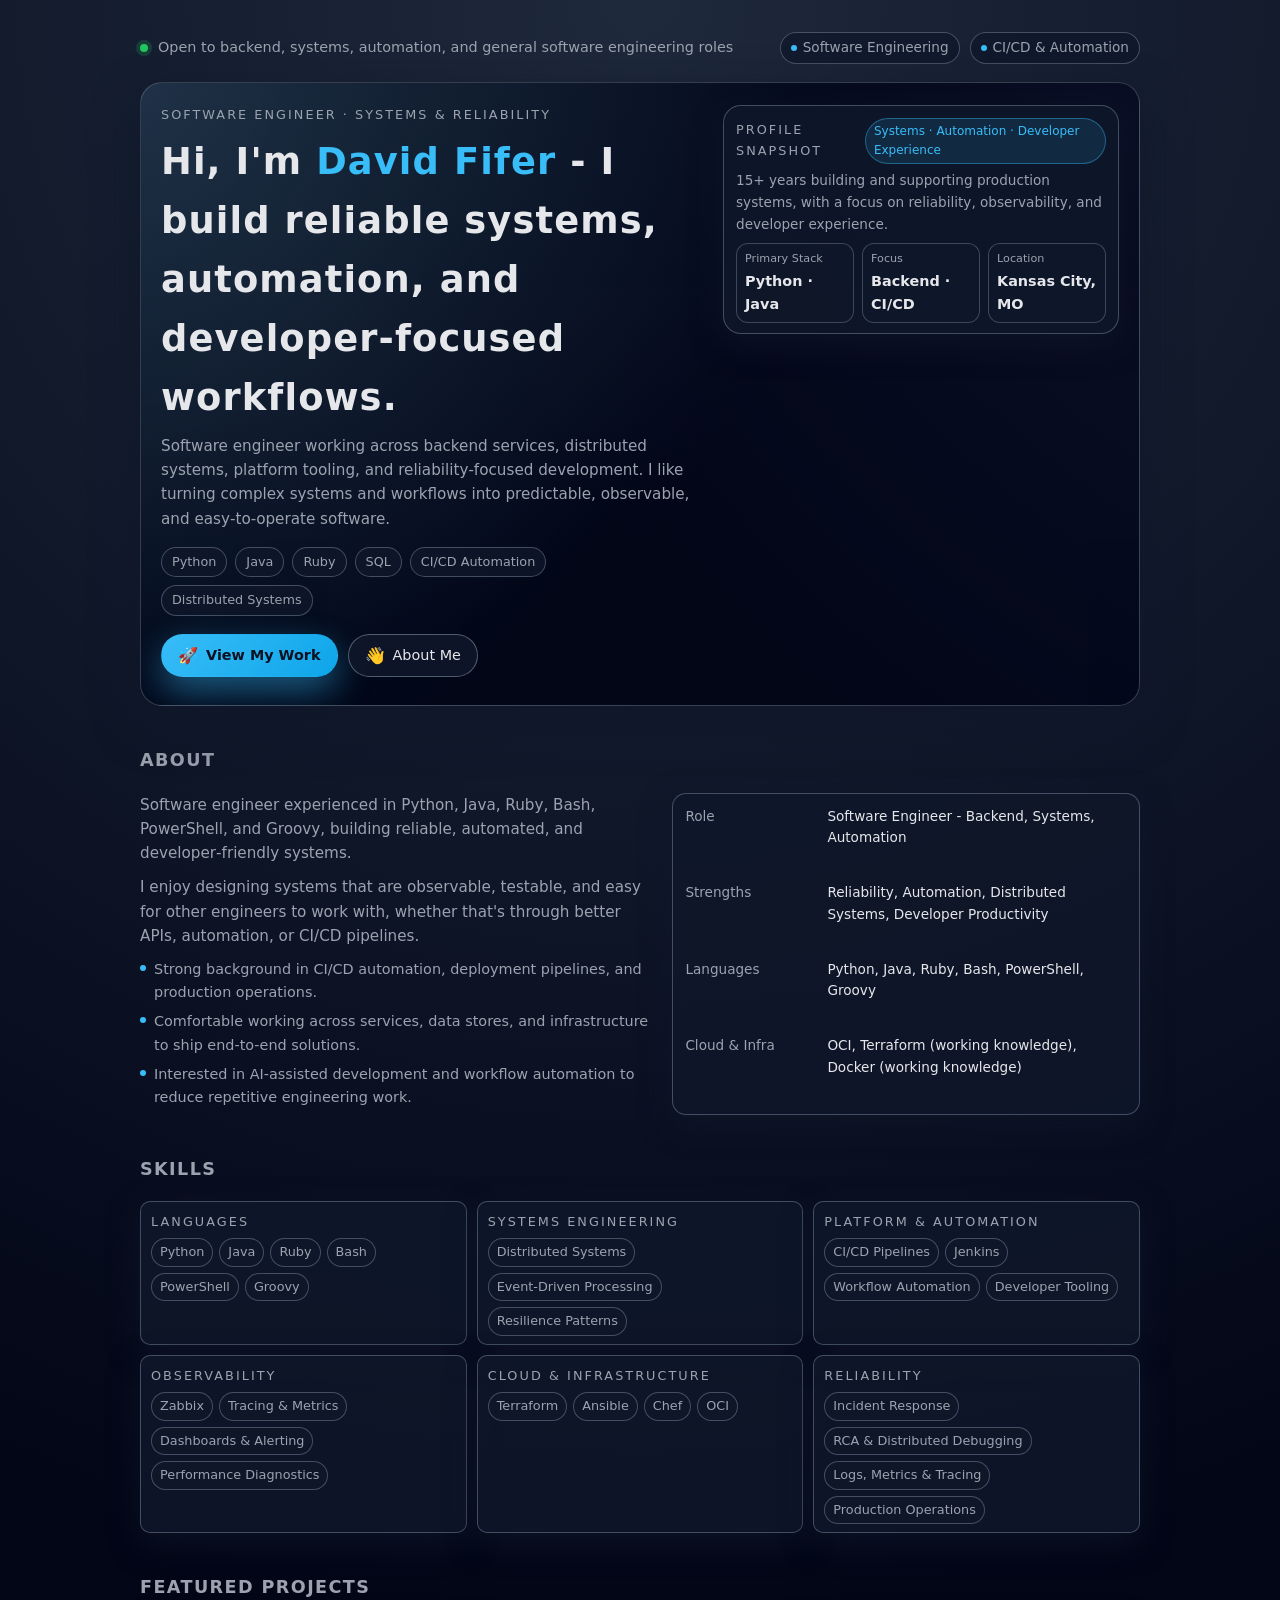
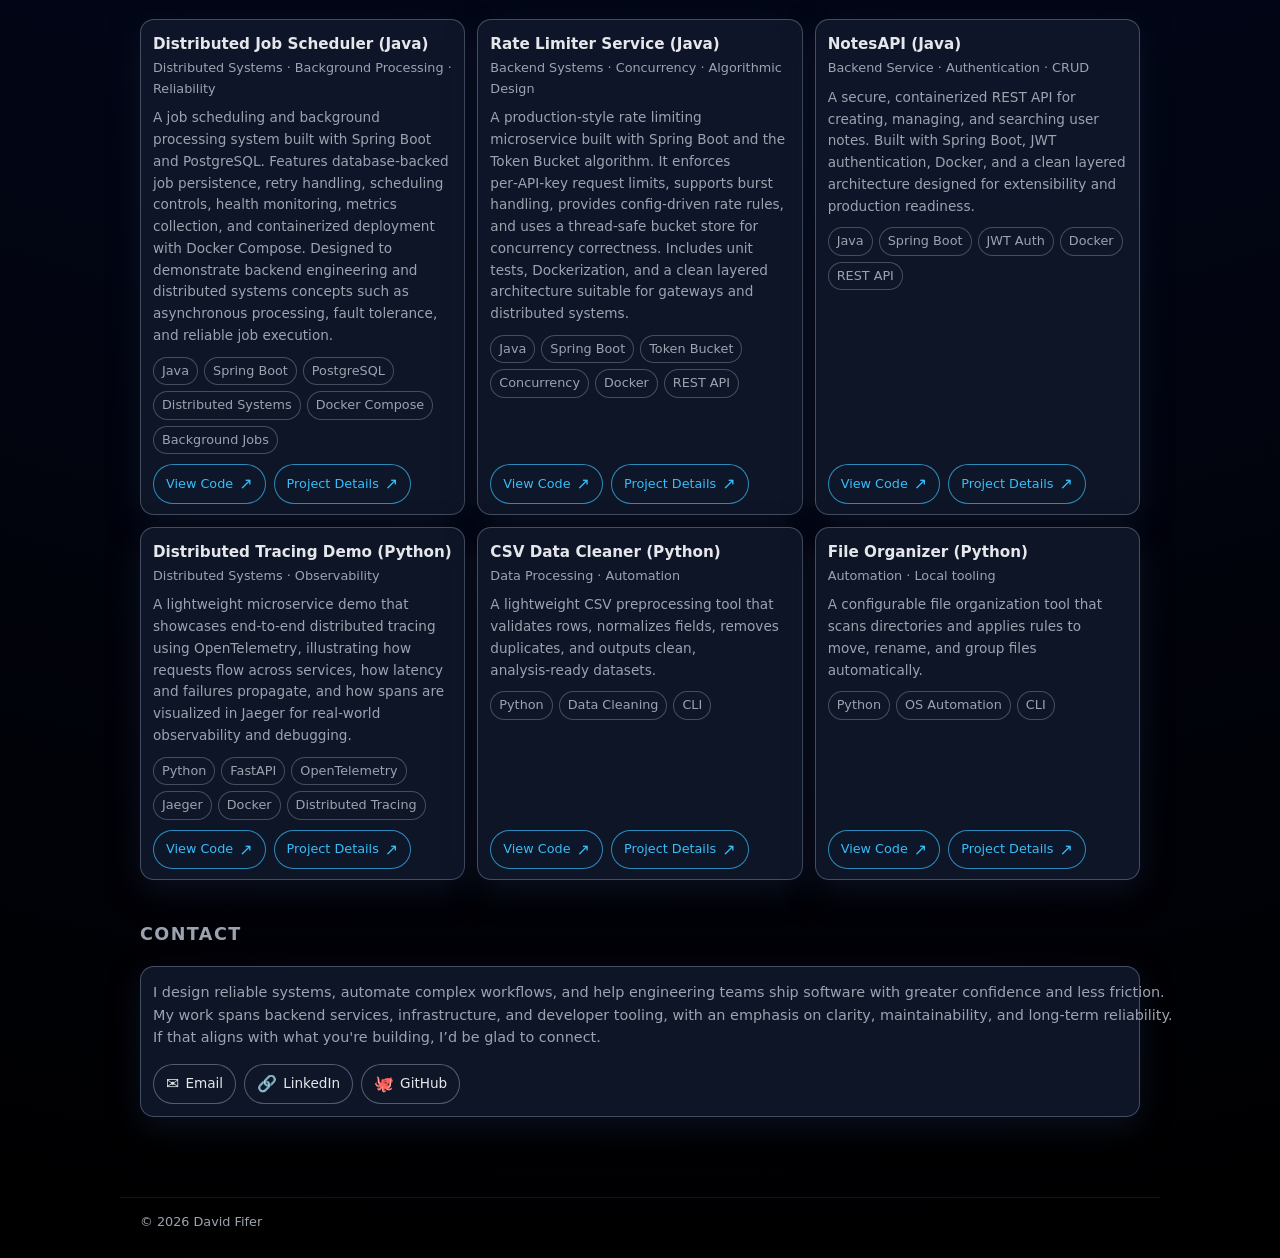
==== commit 27e53bef: "Added distributed-job-scheduler details to portfolio" ====
--- a/index.html
+++ b/index.html
@@ -864,6 +864,46 @@
         <h2 class="section-title">Featured Projects</h2>
       </div>
       <div class="projects-grid">
+        <!-- Project: Distributed Job Scheduler -->
+        <article class="project-card">
+          <div>
+            <header class="project-header">
+              <h3 class="project-name">Distributed Job Scheduler (Java)</h3>
+              <div class="project-meta">Distributed Systems · Background Processing · Reliability</div>
+            </header>
+
+            <p class="project-body">
+              A job scheduling and background processing system built with Spring Boot and PostgreSQL.
+              Features database-backed job persistence, retry handling, scheduling controls, health
+              monitoring, metrics collection, and containerized deployment with Docker Compose.
+              Designed to demonstrate backend engineering and distributed systems concepts such as
+              asynchronous processing, fault tolerance, and reliable job execution.
+            </p>
+
+            <div class="project-tags">
+              <span class="project-tag">Java</span>
+              <span class="project-tag">Spring Boot</span>
+              <span class="project-tag">PostgreSQL</span>
+              <span class="project-tag">Distributed Systems</span>
+              <span class="project-tag">Docker Compose</span>
+              <span class="project-tag">Background Jobs</span>
+            </div>
+          </div>
+
+          <div class="project-actions">
+            <a href="https://github.com/davidfifer/davidfifer-portfolio/tree/main/java/distributed-job-scheduler"
+               class="btn-ghost btn-ghost-primary" target="_blank" rel="noopener noreferrer">
+              <span>View Code</span>
+              <span class="btn-icon">↗</span>
+            </a>
+
+            <a href="/projects/java/distributed_job_scheduler/distributed-job-scheduler.html"
+               class="btn-ghost btn-ghost-primary">
+              <span>Project Details</span>
+              <span class="btn-icon">↗</span>
+            </a>
+          </div>
+        </article>
         <!-- Project: Rate Limiter Service -->
         <article class="project-card">
           <div>
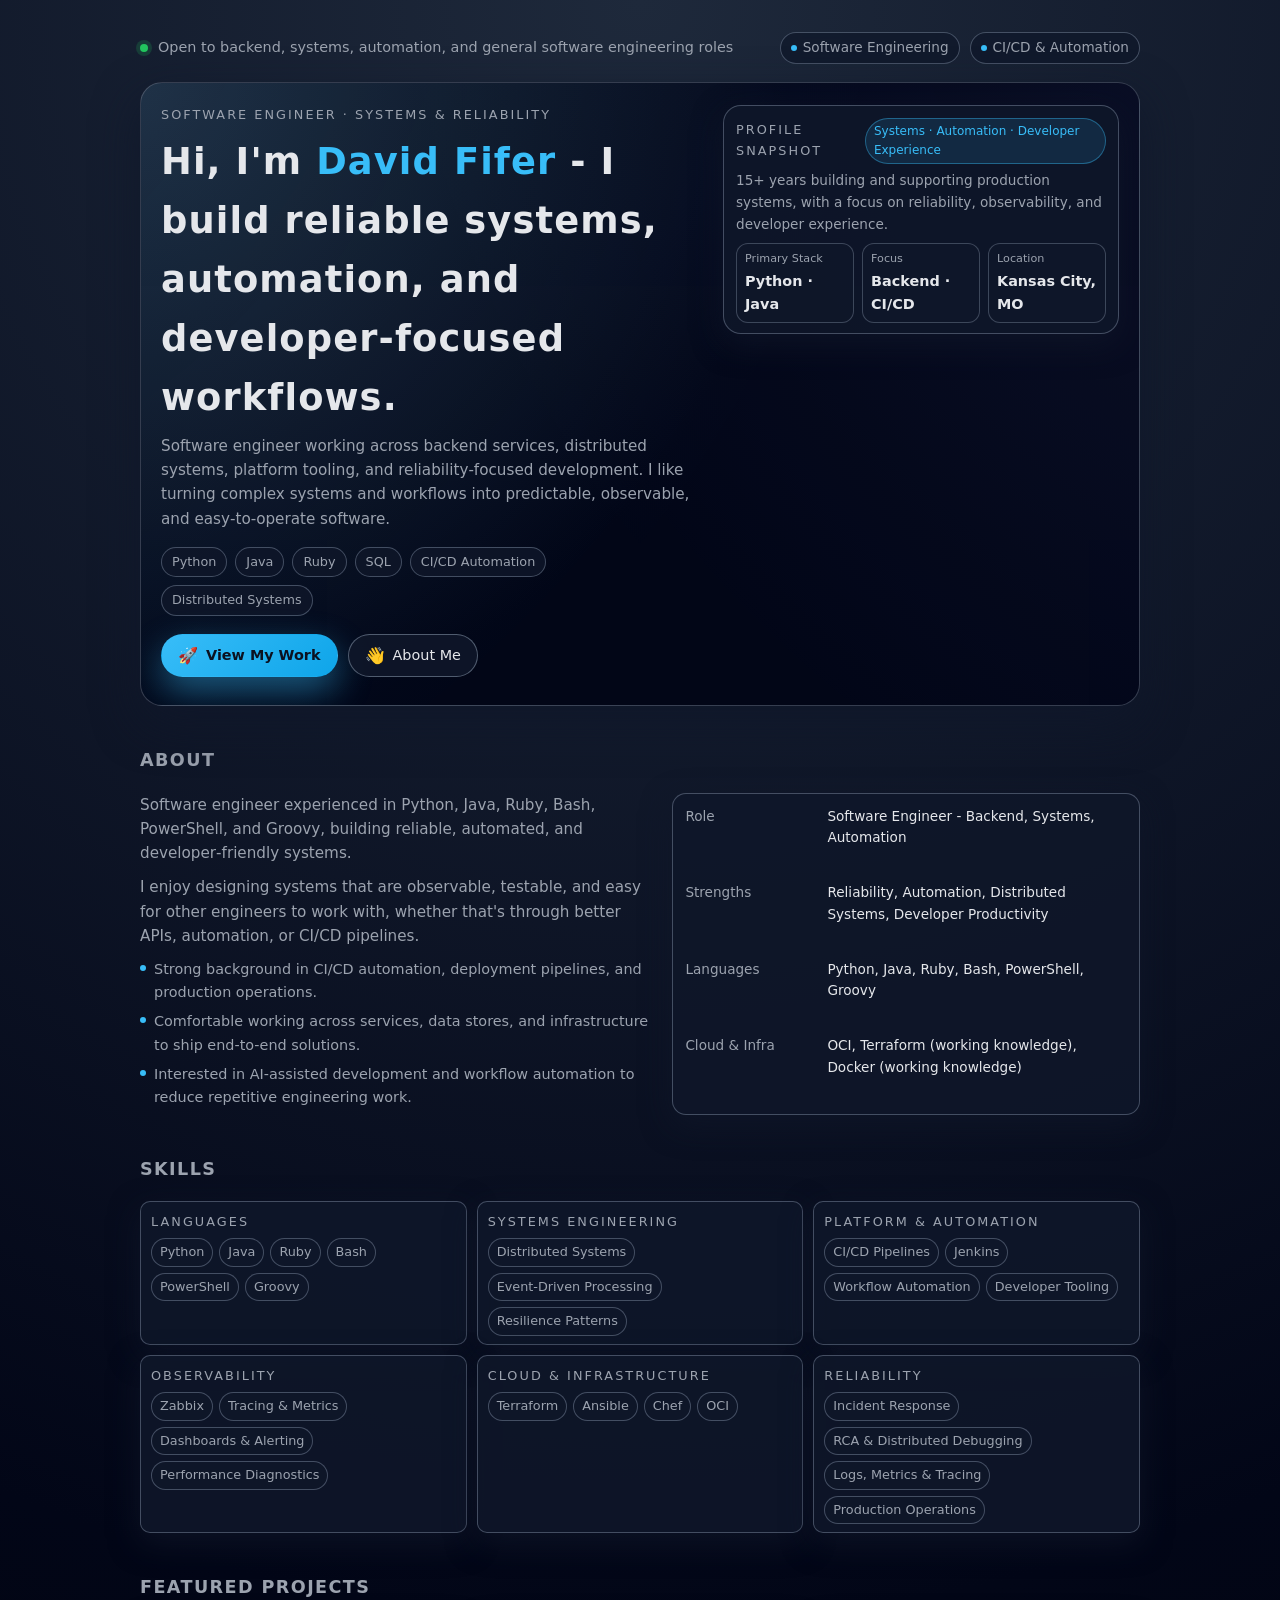
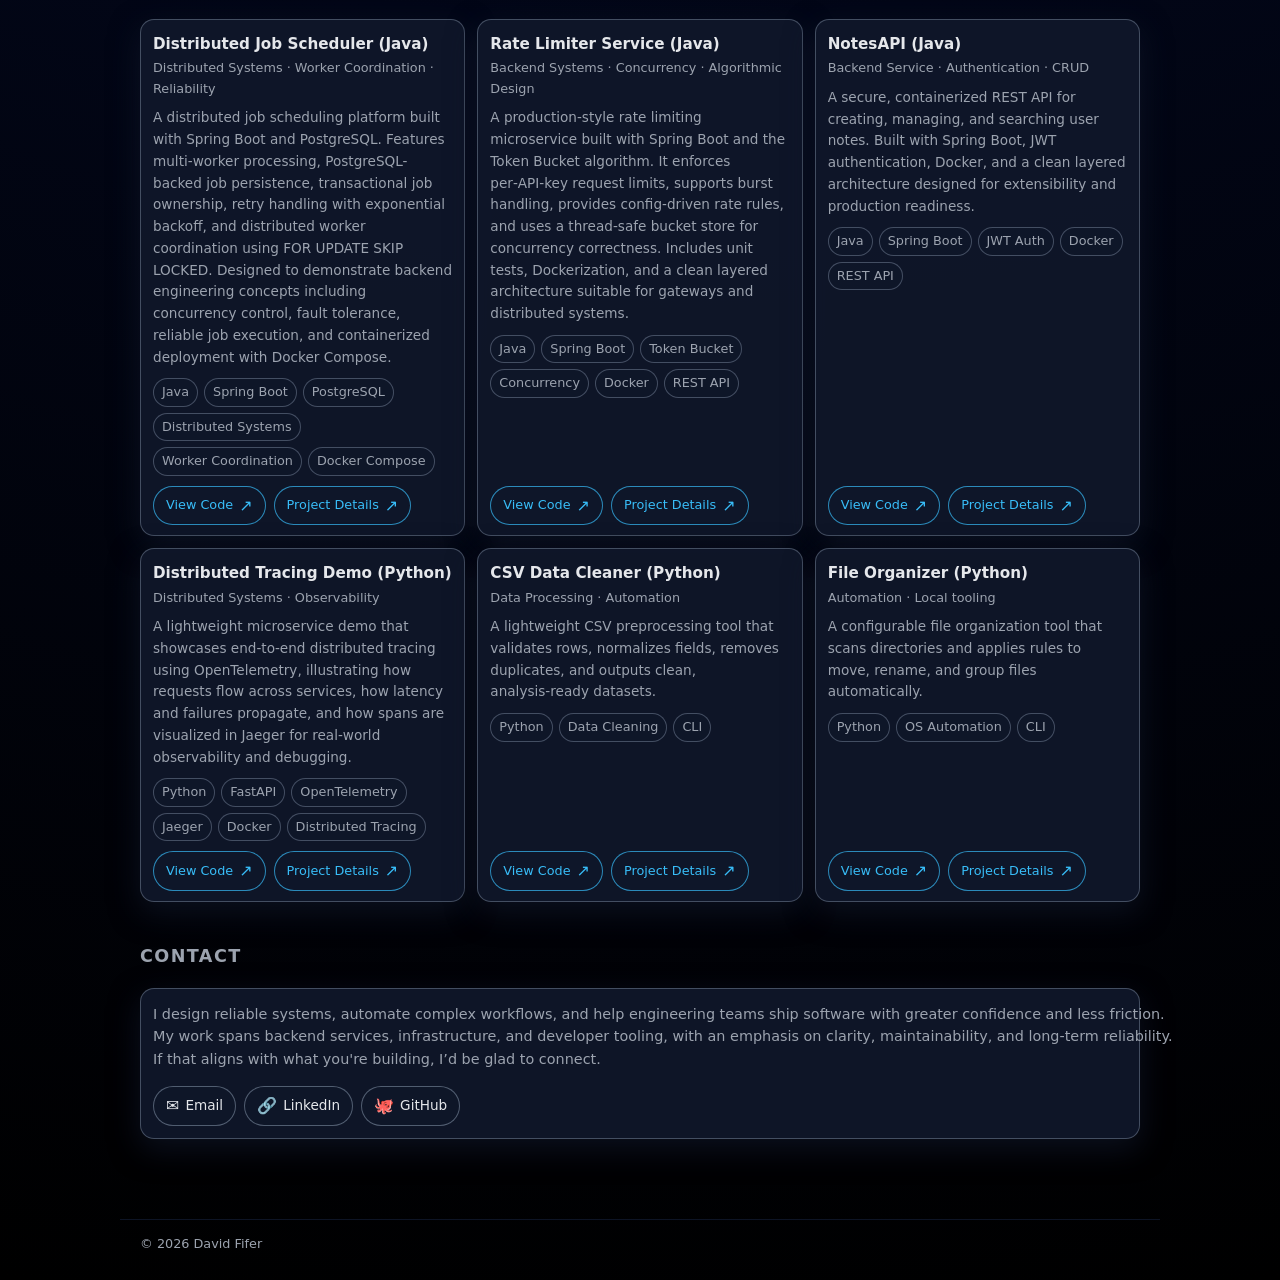
==== commit b34adb2d: "Updated distributed-job-scheduler.html and index.html to include distributed-job-scheduler phase 2 e" ====
--- a/index.html
+++ b/index.html
@@ -749,7 +749,7 @@
           </p>
           <p>
             I enjoy designing systems that are observable, testable, and easy for other engineers to work with, whether that's through better APIs, automation, or CI/CD pipelines.
-          </p>          
+          </p>
           <ul class="about-list">
             <li>
               <span class="about-bullet"></span>
@@ -768,16 +768,17 @@
         <div class="about-meta">
           <span class="about-meta-label">Role</span>
           <span class="about-meta-value">Software Engineer - Backend, Systems, Automation</span>
-        
+
           <span class="about-meta-label">Strengths</span>
           <span class="about-meta-value">Reliability, Automation, Distributed Systems, Developer Productivity</span>
-        
+
           <span class="about-meta-label">Languages</span>
           <span class="about-meta-value">Python, Java, Ruby, Bash, PowerShell, Groovy</span>
-        
+
           <span class="about-meta-label">Cloud & Infra</span>
           <span class="about-meta-value">OCI, Terraform (working knowledge), Docker (working knowledge)</span>
         </div>
+      </div>
     </section>
 
     <!-- Skills -->
@@ -869,15 +870,17 @@
           <div>
             <header class="project-header">
               <h3 class="project-name">Distributed Job Scheduler (Java)</h3>
-              <div class="project-meta">Distributed Systems · Background Processing · Reliability</div>
+              <div class="project-meta">Distributed Systems · Worker Coordination · Reliability</div>
             </header>
 
             <p class="project-body">
-              A job scheduling and background processing system built with Spring Boot and PostgreSQL.
-              Features database-backed job persistence, retry handling, scheduling controls, health
-              monitoring, metrics collection, and containerized deployment with Docker Compose.
-              Designed to demonstrate backend engineering and distributed systems concepts such as
-              asynchronous processing, fault tolerance, and reliable job execution.
+              A distributed job scheduling platform built with Spring Boot and PostgreSQL.
+              Features multi-worker processing, PostgreSQL-backed job persistence,
+              transactional job ownership, retry handling with exponential backoff,
+              and distributed worker coordination using FOR UPDATE SKIP LOCKED.
+              Designed to demonstrate backend engineering concepts including
+              concurrency control, fault tolerance, reliable job execution, and
+              containerized deployment with Docker Compose.
             </p>
 
             <div class="project-tags">
@@ -885,8 +888,8 @@
               <span class="project-tag">Spring Boot</span>
               <span class="project-tag">PostgreSQL</span>
               <span class="project-tag">Distributed Systems</span>
+              <span class="project-tag">Worker Coordination</span>
               <span class="project-tag">Docker Compose</span>
-              <span class="project-tag">Background Jobs</span>
             </div>
           </div>
 
@@ -1063,11 +1066,13 @@
             </div>
           </div>
           <div class="project-actions">
-            <a href="https://github.com/davidfifer/davidfifer-portfolio/tree/main/python/file_organizer" class="btn-ghost btn-ghost-primary" target="_blank" rel="noopener noreferrer">
+            <a href="https://github.com/davidfifer/davidfifer-portfolio/tree/main/python/file_organizer"
+               class="btn-ghost btn-ghost-primary" target="_blank" rel="noopener noreferrer">
               <span>View Code</span>
               <span class="btn-icon">↗</span>
             </a>
-            <a href="/projects/python/file_organizer/file-organizer.html" class="btn-ghost btn-ghost-primary"
+            <a href="/projects/python/file_organizer/file-organizer.html"
+               class="btn-ghost btn-ghost-primary">
               <span>Project Details</span>
               <span class="btn-icon">↗</span>
             </a>
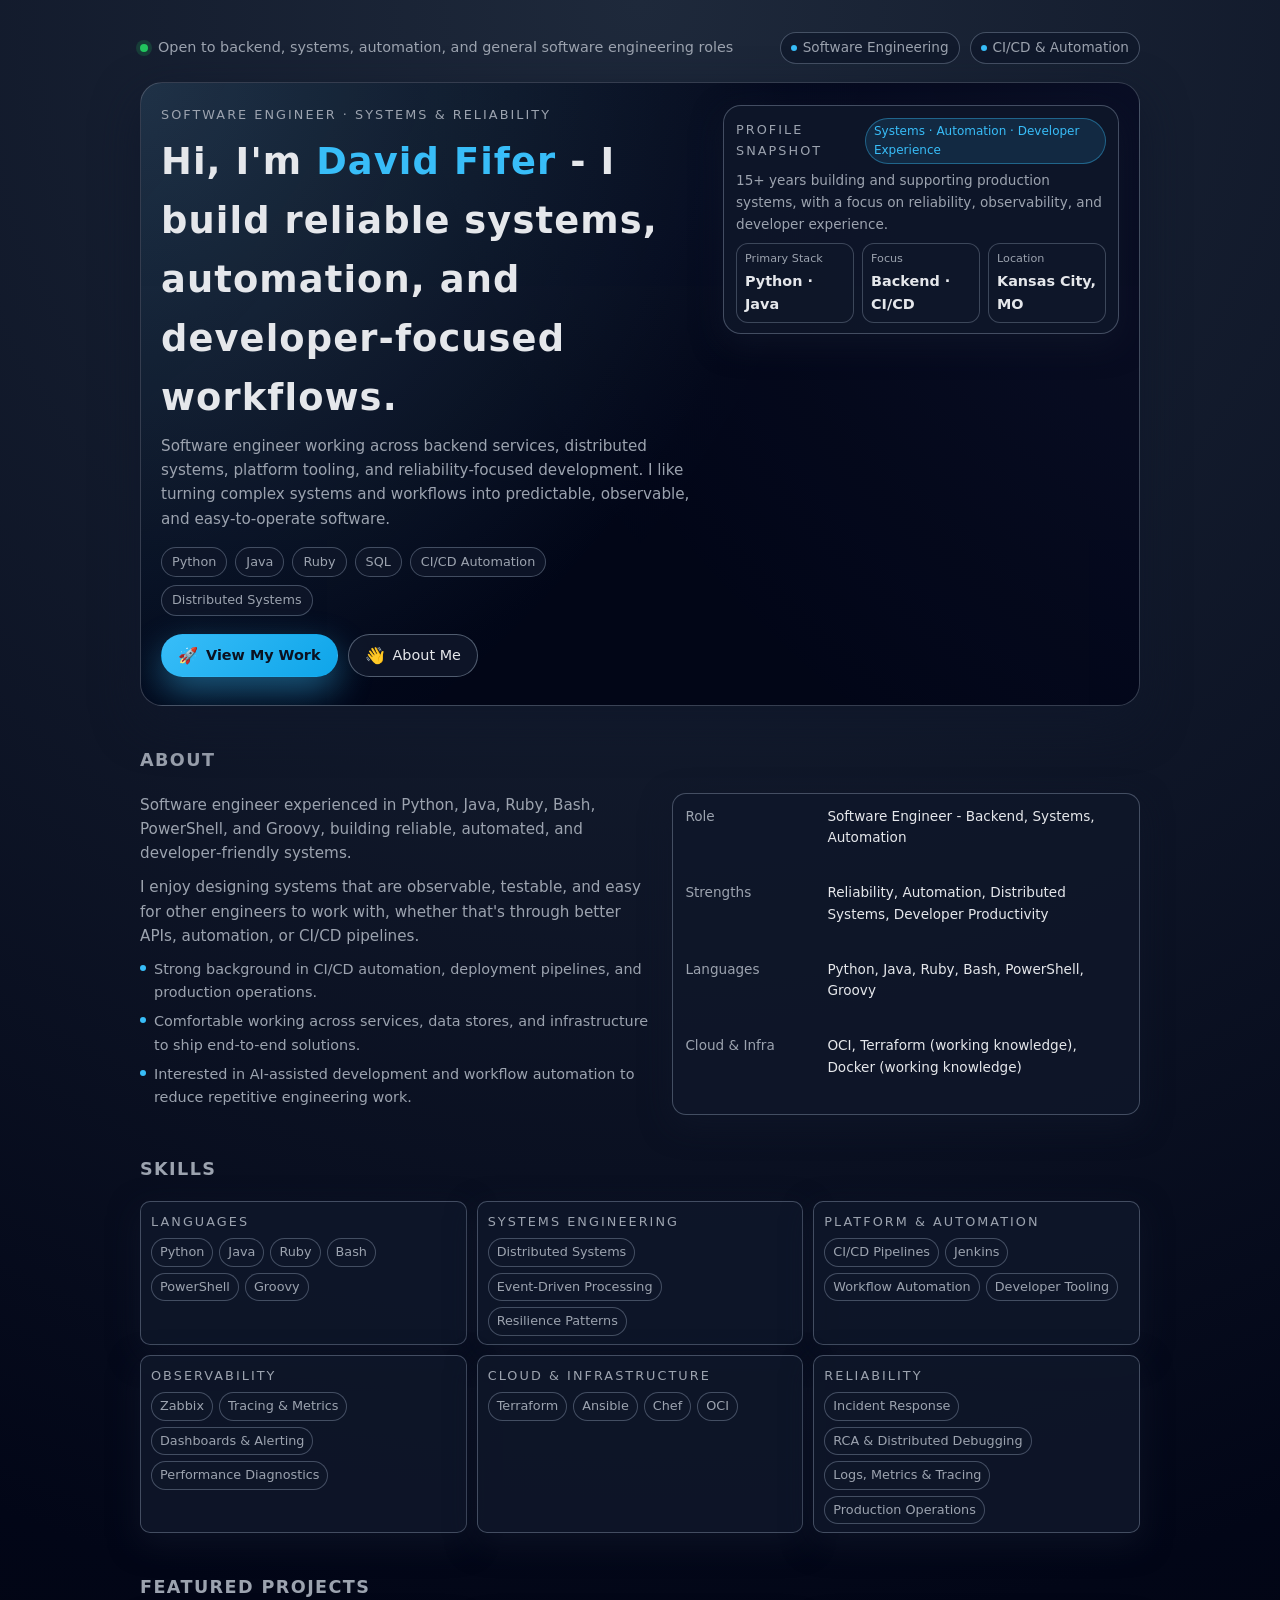
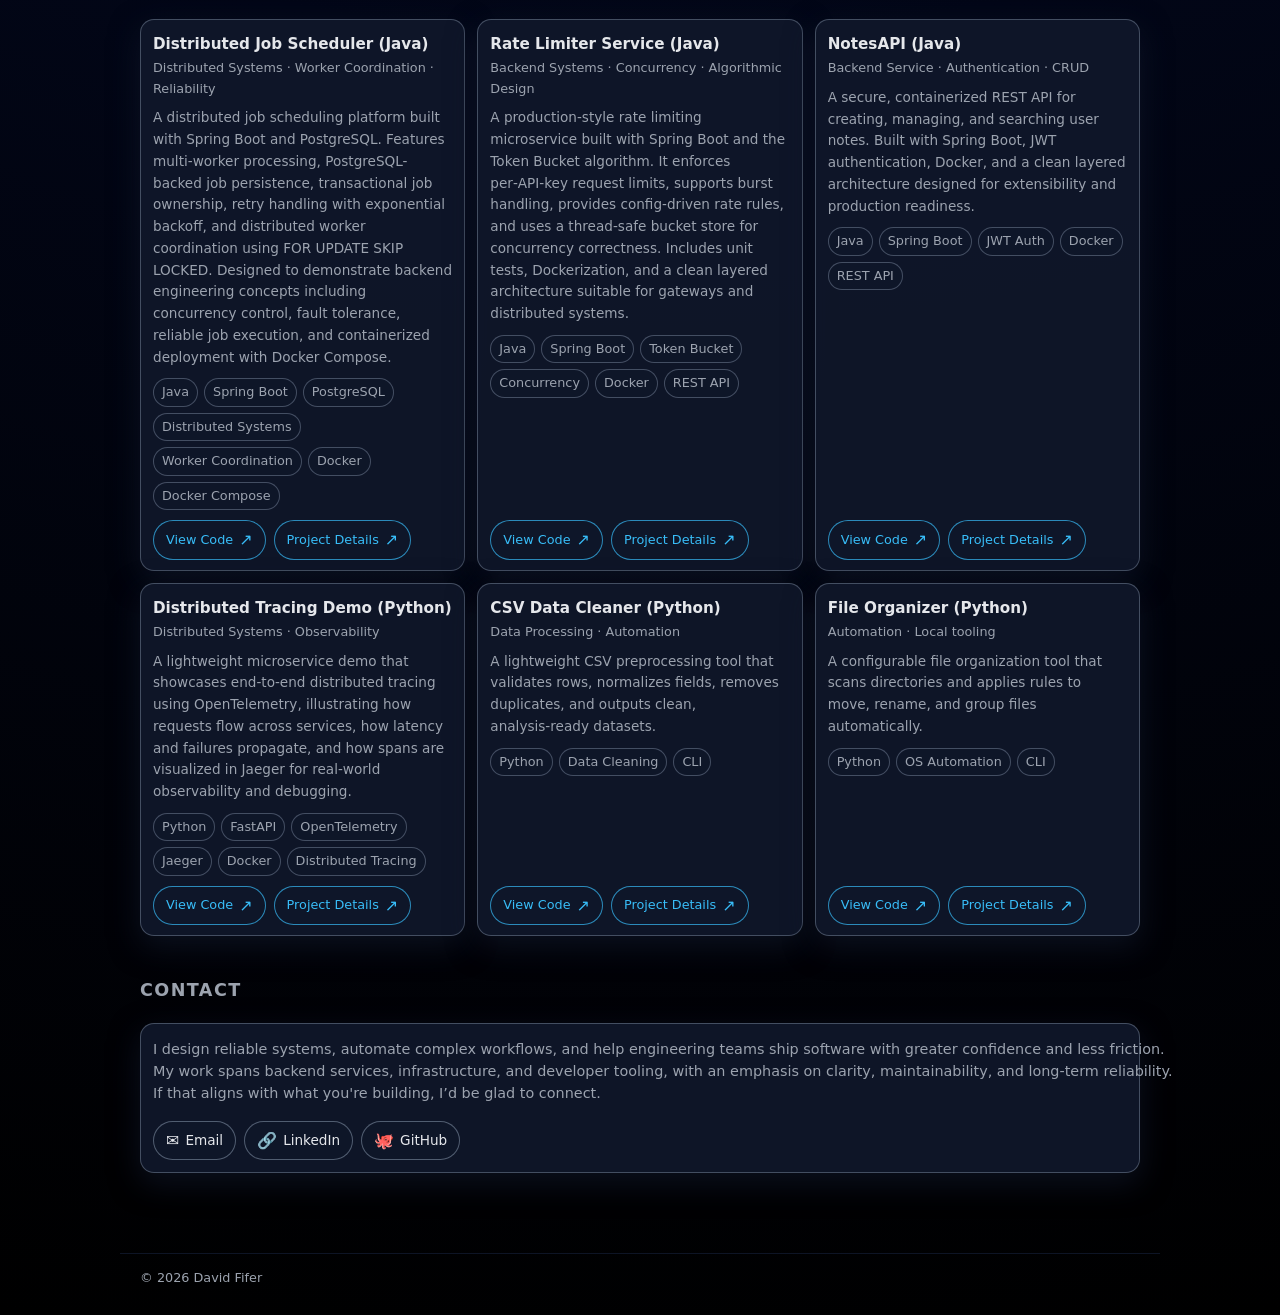
==== commit 1733da04: "Updated index.html project tags section for distributed-job-scheduler" ====
--- a/index.html
+++ b/index.html
@@ -889,6 +889,7 @@
               <span class="project-tag">PostgreSQL</span>
               <span class="project-tag">Distributed Systems</span>
               <span class="project-tag">Worker Coordination</span>
+              <span class="project-tag">Docker</span>
               <span class="project-tag">Docker Compose</span>
             </div>
           </div>
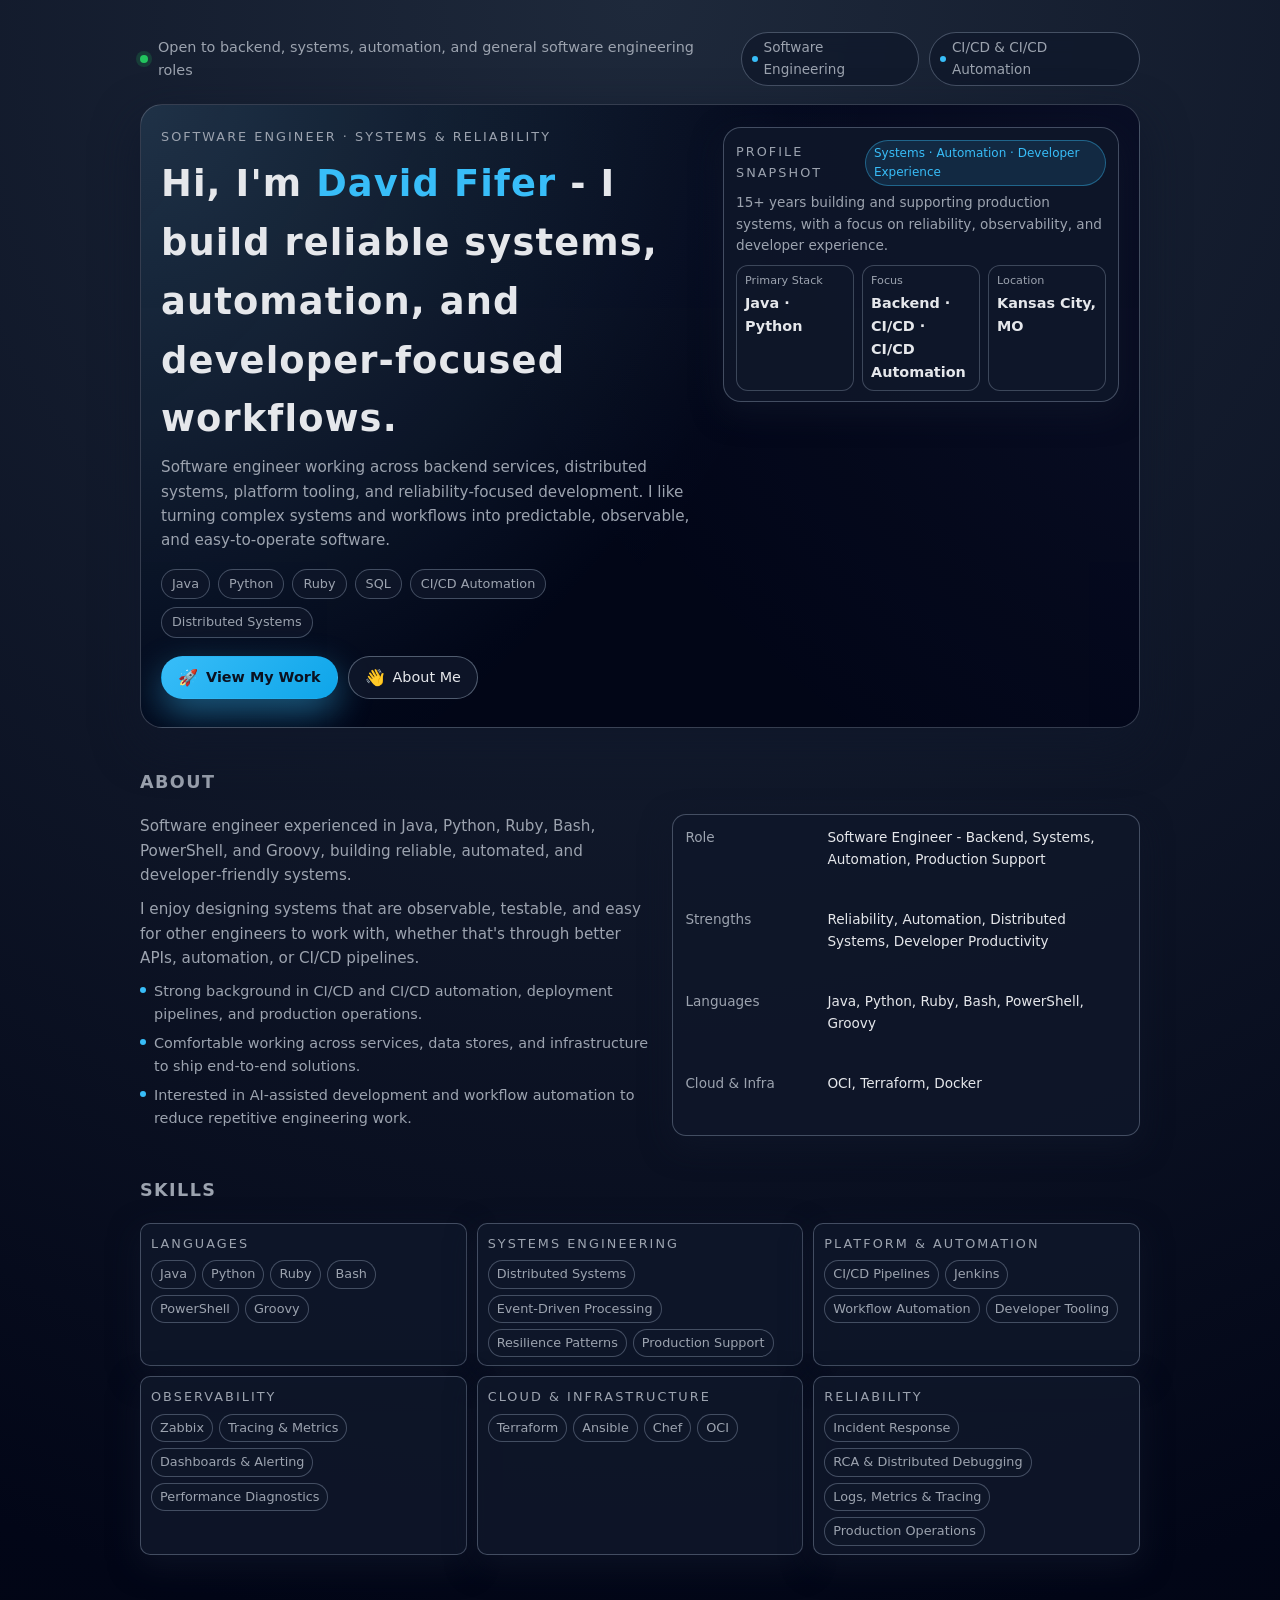
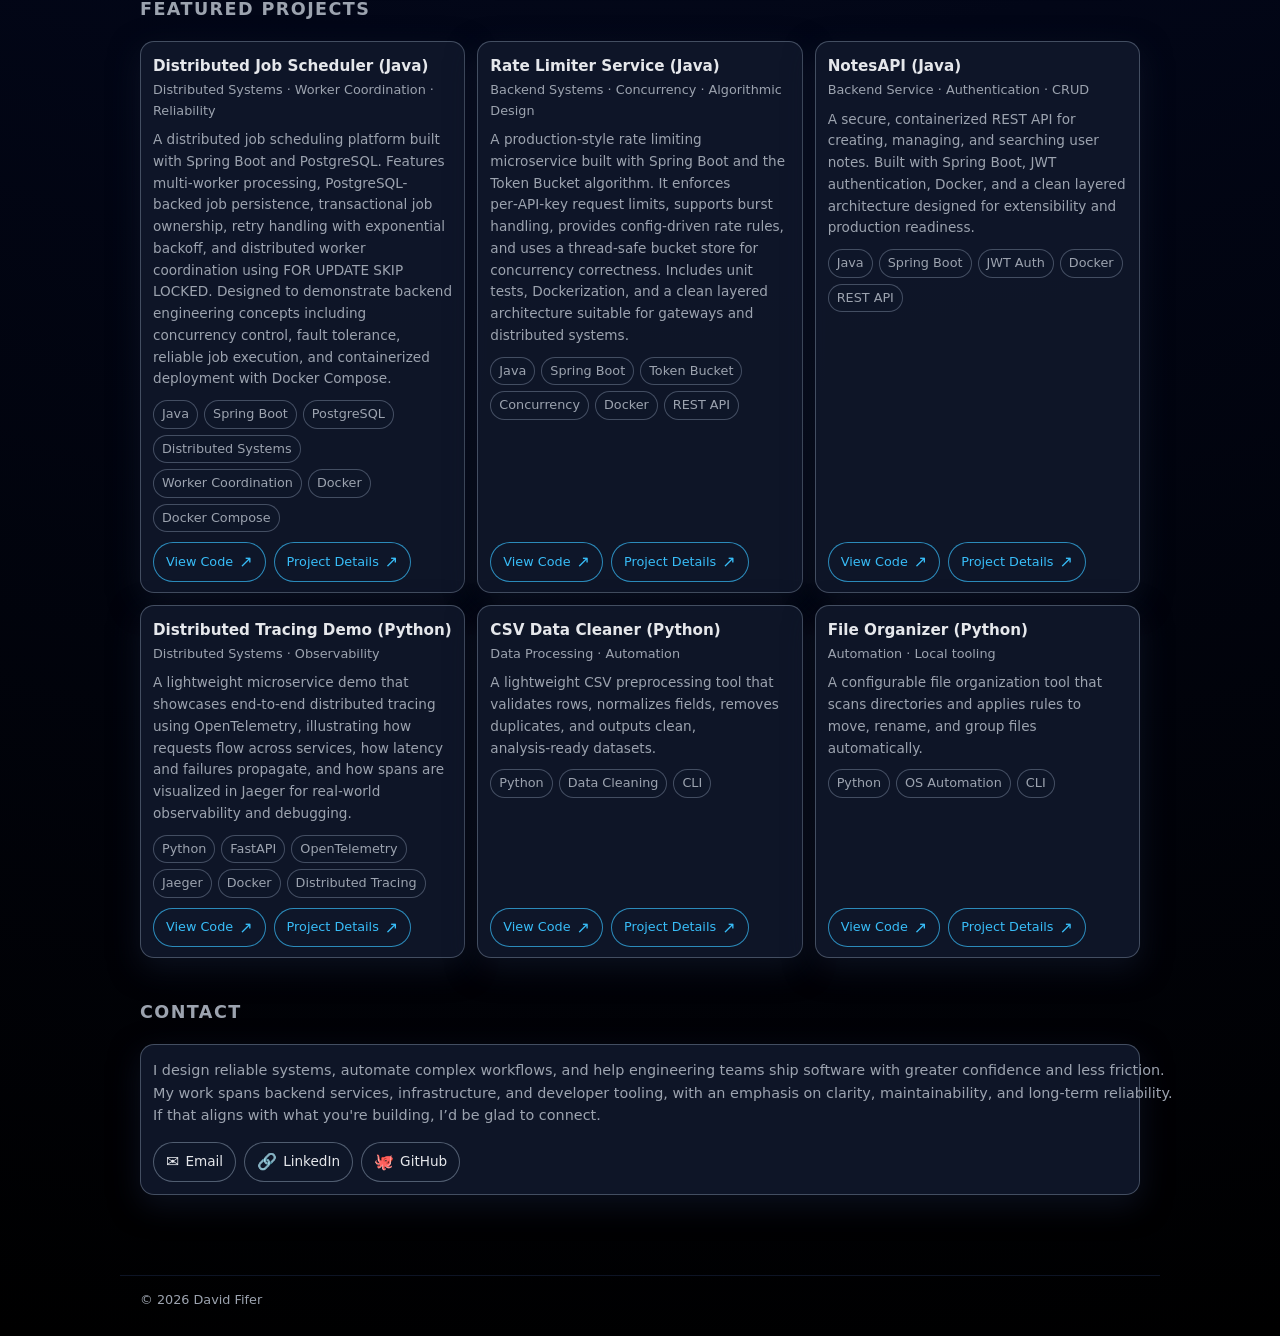
==== commit ed57114d: "Updated index.html profile details" ====
--- a/index.html
+++ b/index.html
@@ -7,7 +7,7 @@
   <meta name="description" content="Software engineer portfolio focusing on automation, distributed systems, and developer tooling." />
 
   <!-- Open Graph metadata for LinkedIn, Slack, Discord, iMessage, etc -->
-  <meta property="og:title" content="Software Engineer - Systems, Reliability, Automation" />
+  <meta property="og:title" content="Software Engineer - Systems, Reliability, Automation, CI" />
   <meta property="og:description" content="Engineering projects across backend systems, distributed workflows, automation, and developer tooling." />
   <meta property="og:image" content="https://davidfifer.github.io/assets/thumbnail.png" />
   <meta property="og:url" content="https://davidfifer.github.io/" />
@@ -670,7 +670,7 @@
         </div>
         <div class="pill">
           <span class="pill-dot"></span>
-          <span>CI/CD & Automation</span>
+          <span>CI/CD & CI/CD Automation</span>
         </div>
       </div>
     </div>
@@ -689,8 +689,8 @@
         </p>
 
         <div class="hero-tags">
+          <span class="hero-tag">Java</span>
           <span class="hero-tag">Python</span>
-          <span class="hero-tag">Java</span>
           <span class="hero-tag">Ruby</span>
           <span class="hero-tag">SQL</span>
           <span class="hero-tag">CI/CD Automation</span>
@@ -722,11 +722,11 @@
           <div class="hero-metrics">
             <div class="metric">
               <div class="metric-label">Primary Stack</div>
-              <div class="metric-value">Python · Java</div>
+              <div class="metric-value">Java · Python</div>
             </div>
             <div class="metric">
               <div class="metric-label">Focus</div>
-              <div class="metric-value">Backend · CI/CD</div>
+              <div class="metric-value">Backend · CI/CD · CI/CD Automation</div>
             </div>
             <div class="metric">
               <div class="metric-label">Location</div>
@@ -745,7 +745,7 @@
       <div class="about">
         <div class="about-text">
           <p>
-            Software engineer experienced in Python, Java, Ruby, Bash, PowerShell, and Groovy, building reliable, automated, and developer‑friendly systems.
+            Software engineer experienced in Java, Python, Ruby, Bash, PowerShell, and Groovy, building reliable, automated, and developer‑friendly systems.
           </p>
           <p>
             I enjoy designing systems that are observable, testable, and easy for other engineers to work with, whether that's through better APIs, automation, or CI/CD pipelines.
@@ -753,7 +753,7 @@
           <ul class="about-list">
             <li>
               <span class="about-bullet"></span>
-              <span>Strong background in CI/CD automation, deployment pipelines, and production operations.</span>
+              <span>Strong background in CI/CD and CI/CD automation, deployment pipelines, and production operations.</span>
             </li>
             <li>
               <span class="about-bullet"></span>
@@ -767,16 +767,16 @@
         </div>
         <div class="about-meta">
           <span class="about-meta-label">Role</span>
-          <span class="about-meta-value">Software Engineer - Backend, Systems, Automation</span>
+          <span class="about-meta-value">Software Engineer - Backend, Systems, Automation, Production Support</span>
 
           <span class="about-meta-label">Strengths</span>
           <span class="about-meta-value">Reliability, Automation, Distributed Systems, Developer Productivity</span>
 
           <span class="about-meta-label">Languages</span>
-          <span class="about-meta-value">Python, Java, Ruby, Bash, PowerShell, Groovy</span>
+          <span class="about-meta-value"> Java, Python, Ruby, Bash, PowerShell, Groovy</span>
 
           <span class="about-meta-label">Cloud & Infra</span>
-          <span class="about-meta-value">OCI, Terraform (working knowledge), Docker (working knowledge)</span>
+          <span class="about-meta-value">OCI, Terraform, Docker</span>
         </div>
       </div>
     </section>
@@ -793,8 +793,8 @@
         <div class="skill-card">
           <div class="skill-title">Languages</div>
           <div class="skill-tags">
+            <span class="skill-tag">Java</span>
             <span class="skill-tag">Python</span>
-            <span class="skill-tag">Java</span>
             <span class="skill-tag">Ruby</span>
             <span class="skill-tag">Bash</span>
             <span class="skill-tag">PowerShell</span>
@@ -809,6 +809,7 @@
             <span class="skill-tag">Distributed Systems</span>
             <span class="skill-tag">Event‑Driven Processing</span>
             <span class="skill-tag">Resilience Patterns</span>
+            <span class="skill-tag">Production Support</span>
           </div>
         </div>
     
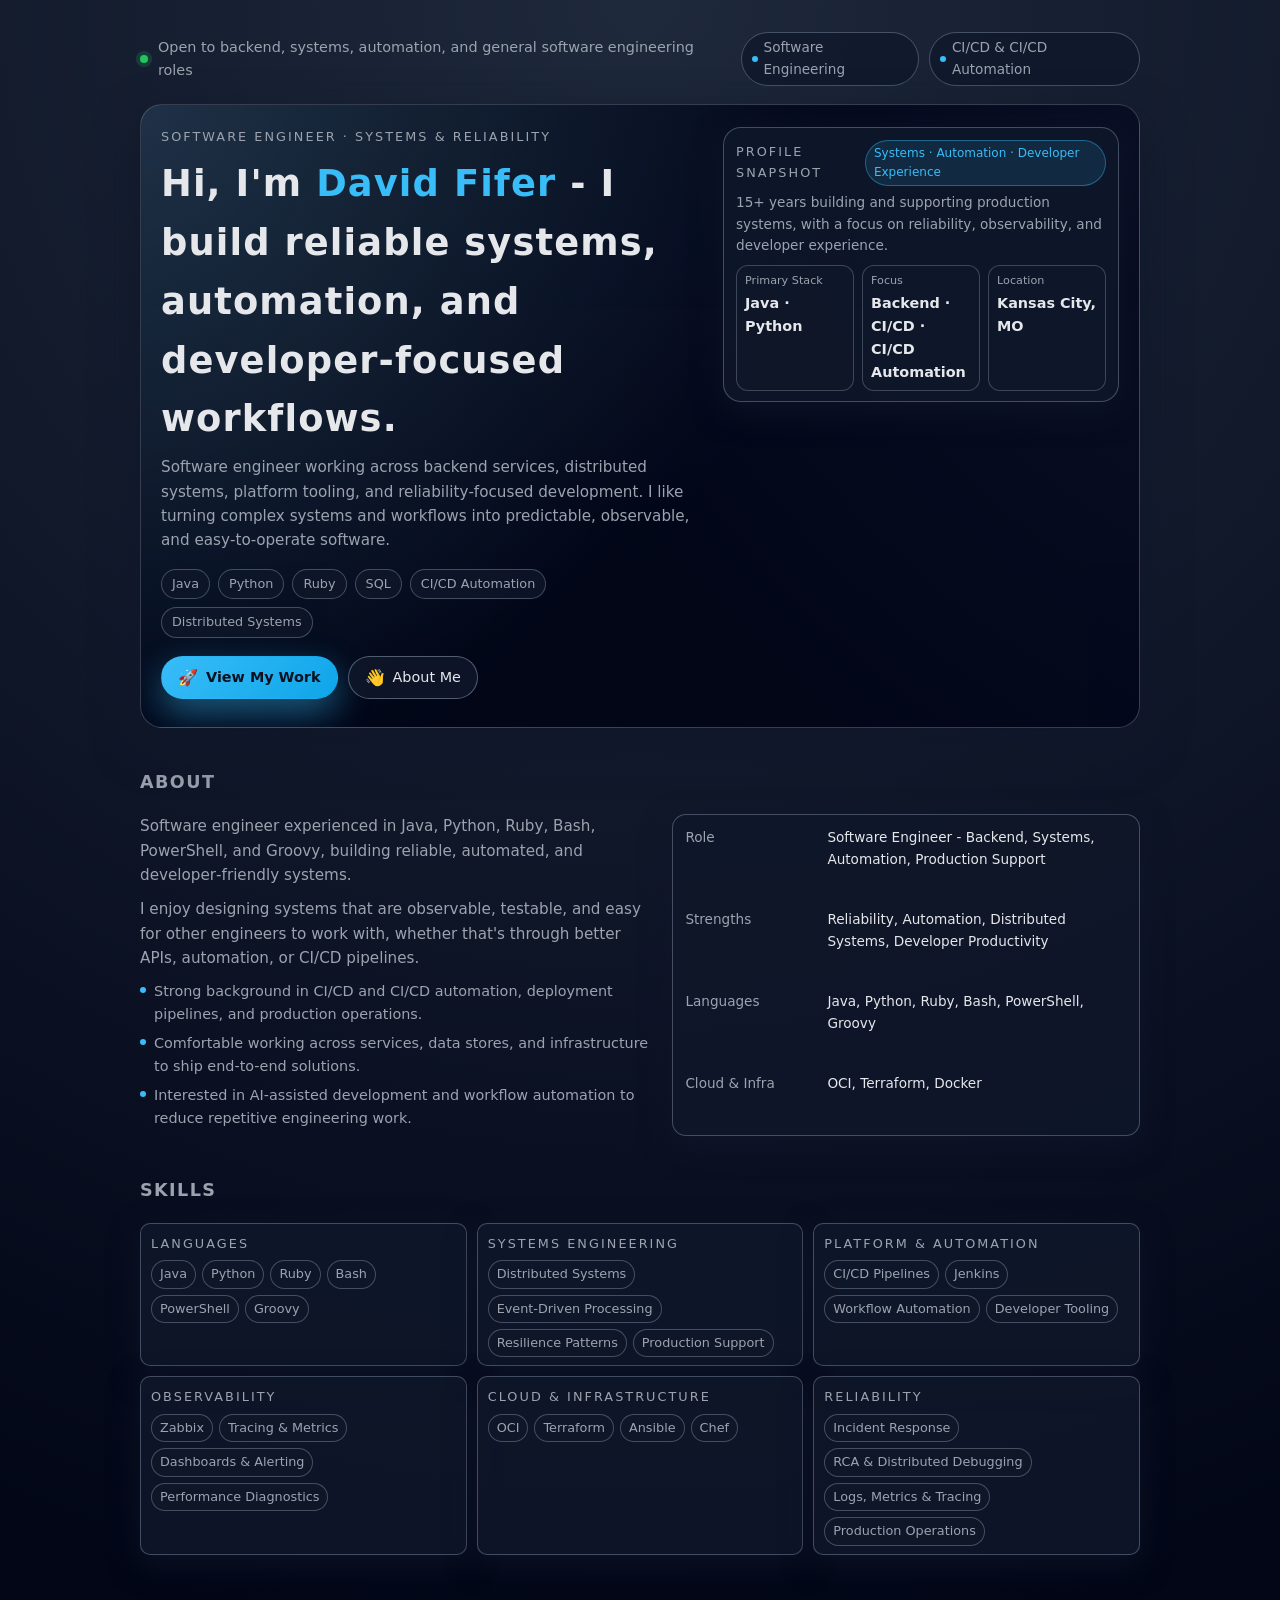
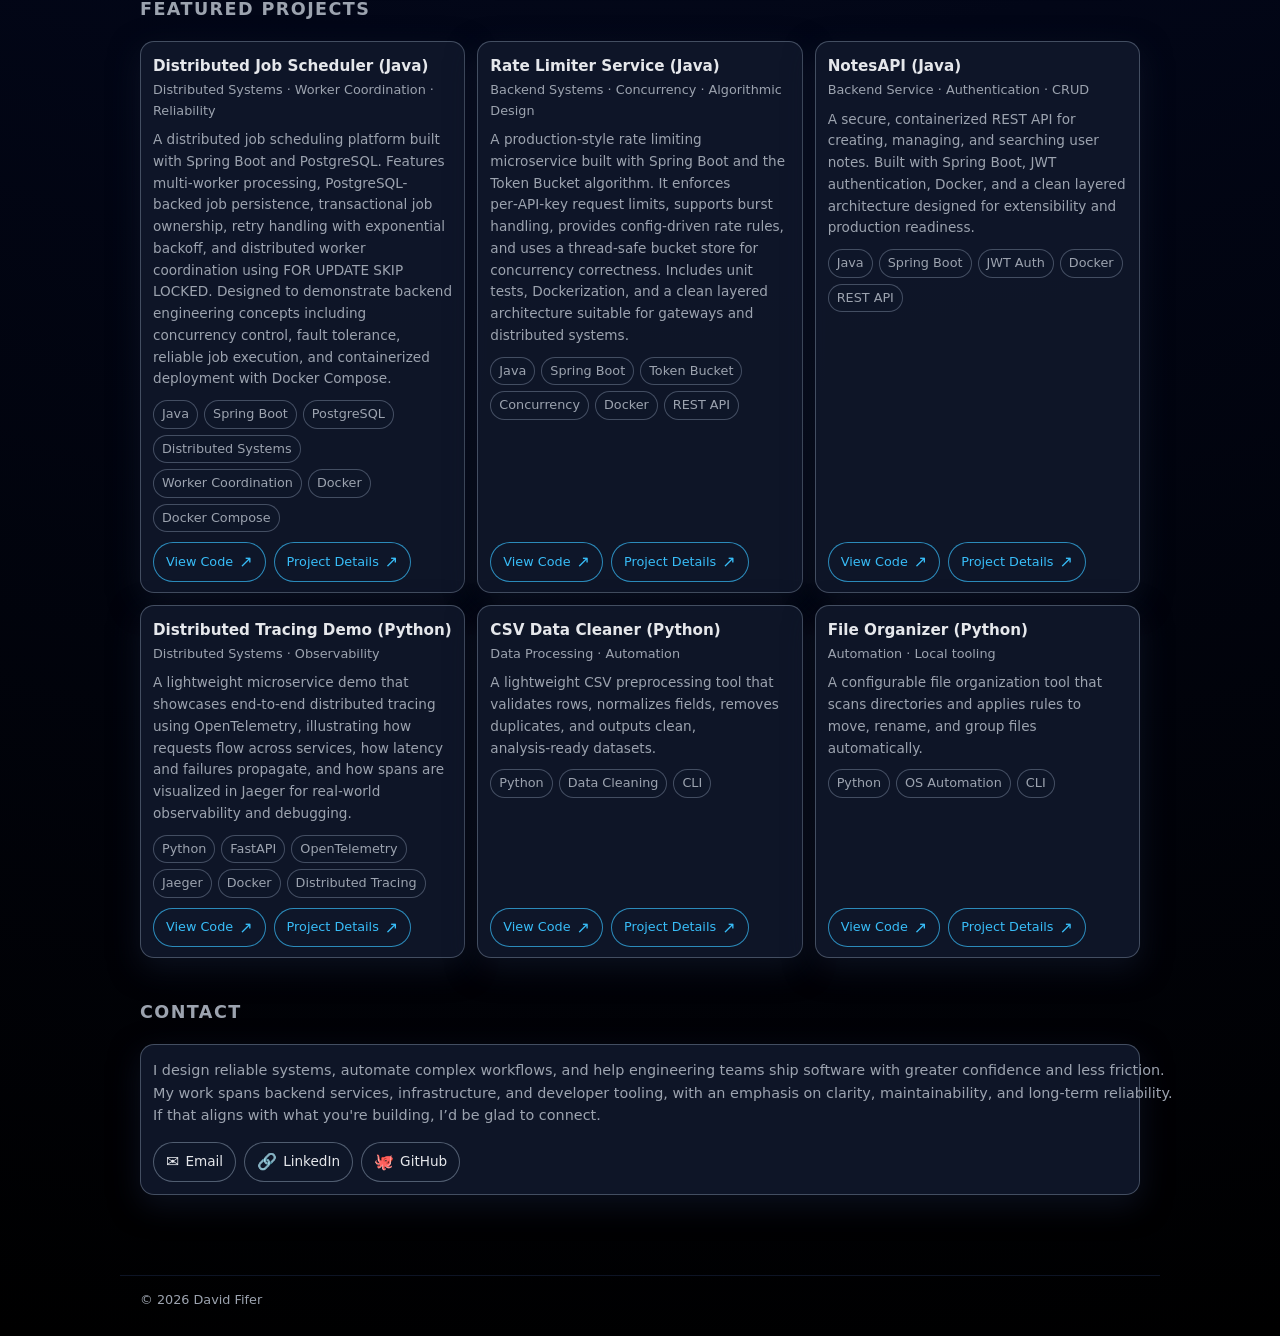
==== commit 16a6c425: "Updated index.html - reordered the Cloud & Infrastructure skills section" ====
--- a/index.html
+++ b/index.html
@@ -839,10 +839,10 @@
         <div class="skill-card">
           <div class="skill-title">Cloud & Infrastructure</div>
           <div class="skill-tags">
+            <span class="skill-tag">OCI</span>
             <span class="skill-tag">Terraform</span>
             <span class="skill-tag">Ansible</span>
             <span class="skill-tag">Chef</span>
-            <span class="skill-tag">OCI</span>
           </div>
         </div>
     
